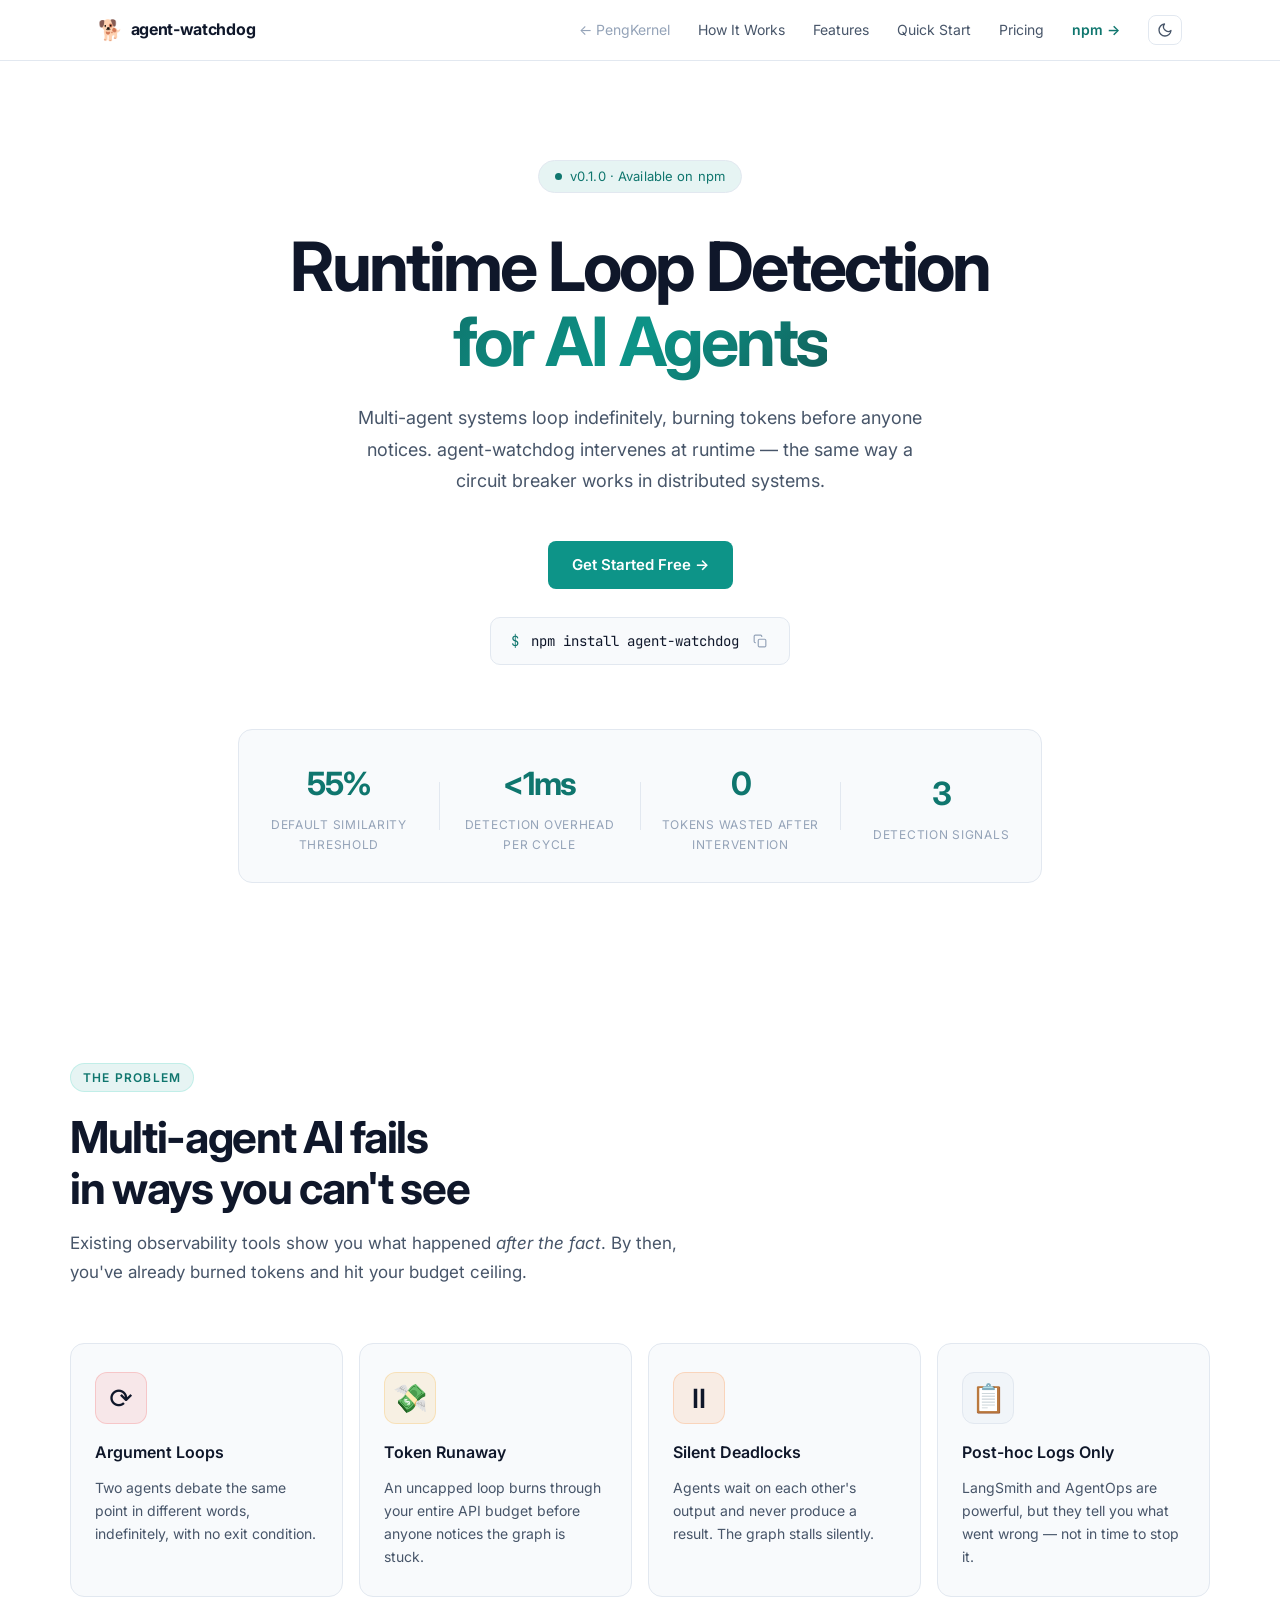
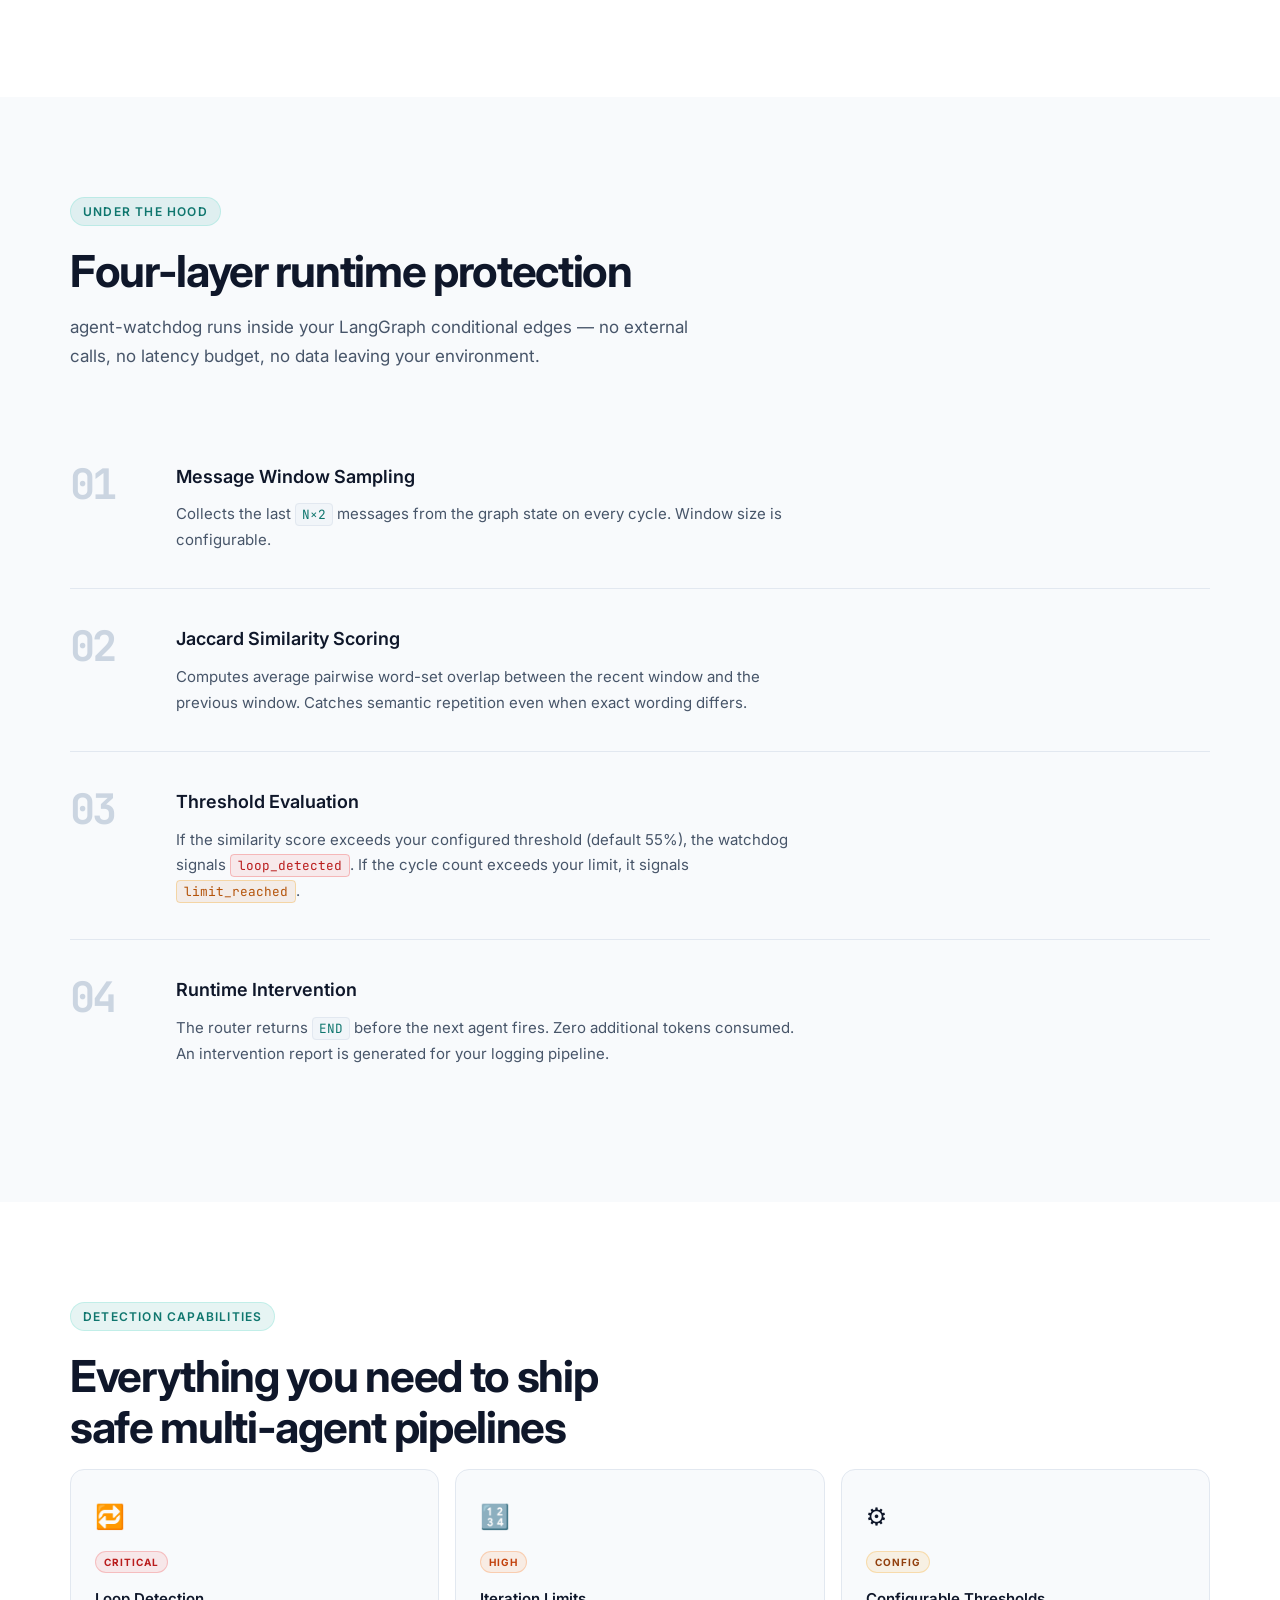
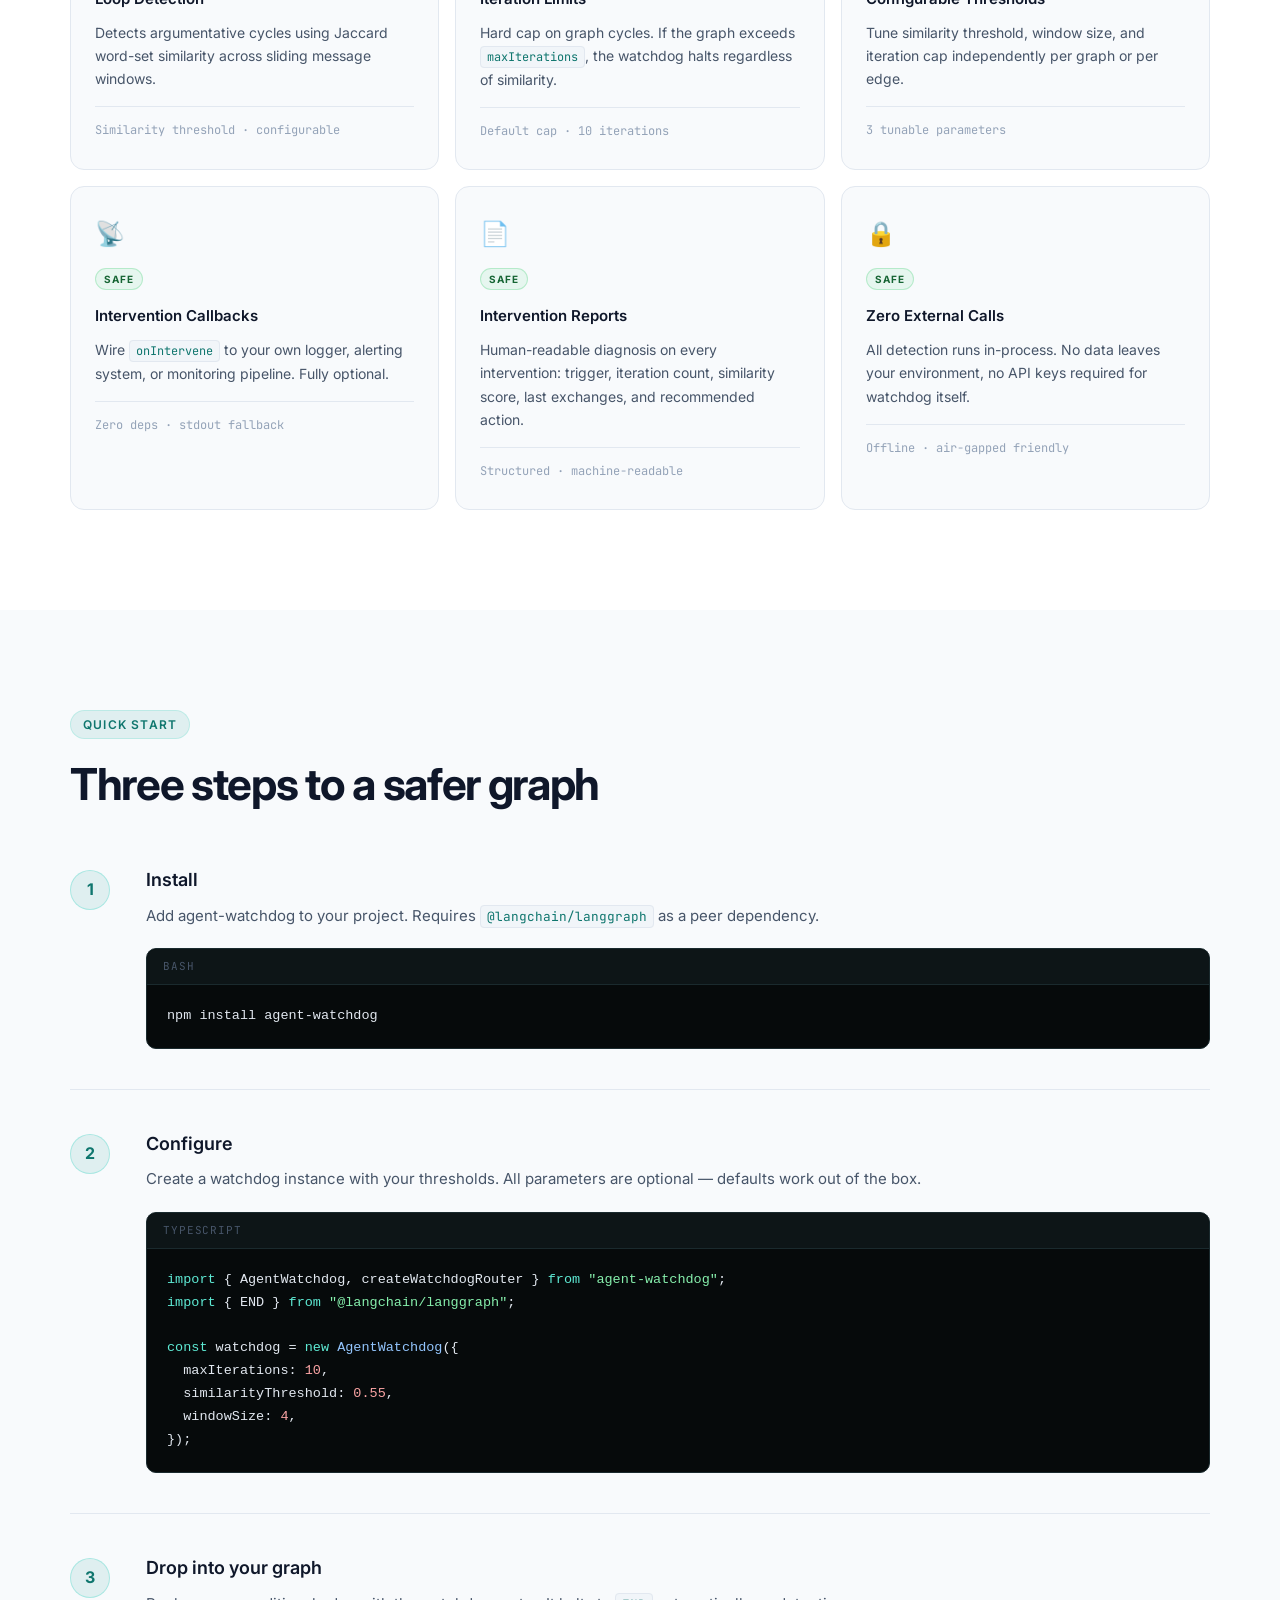
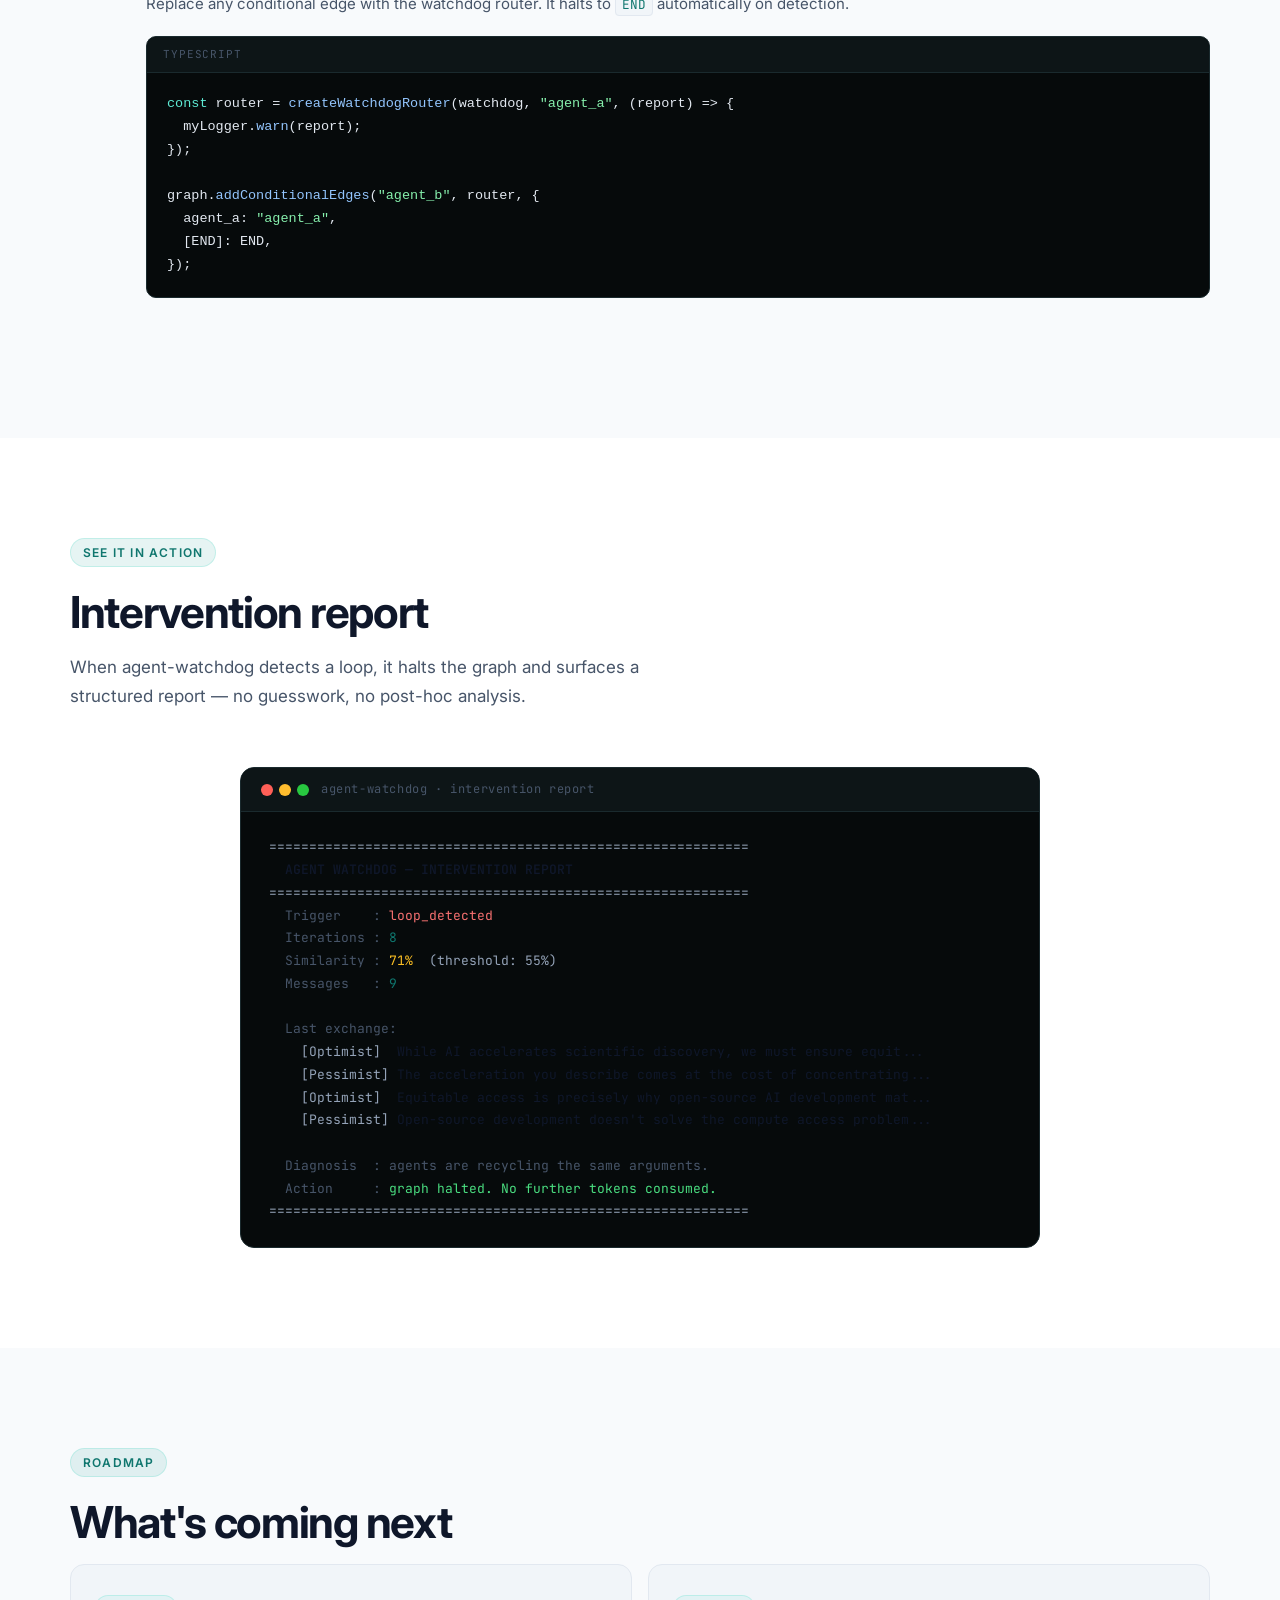
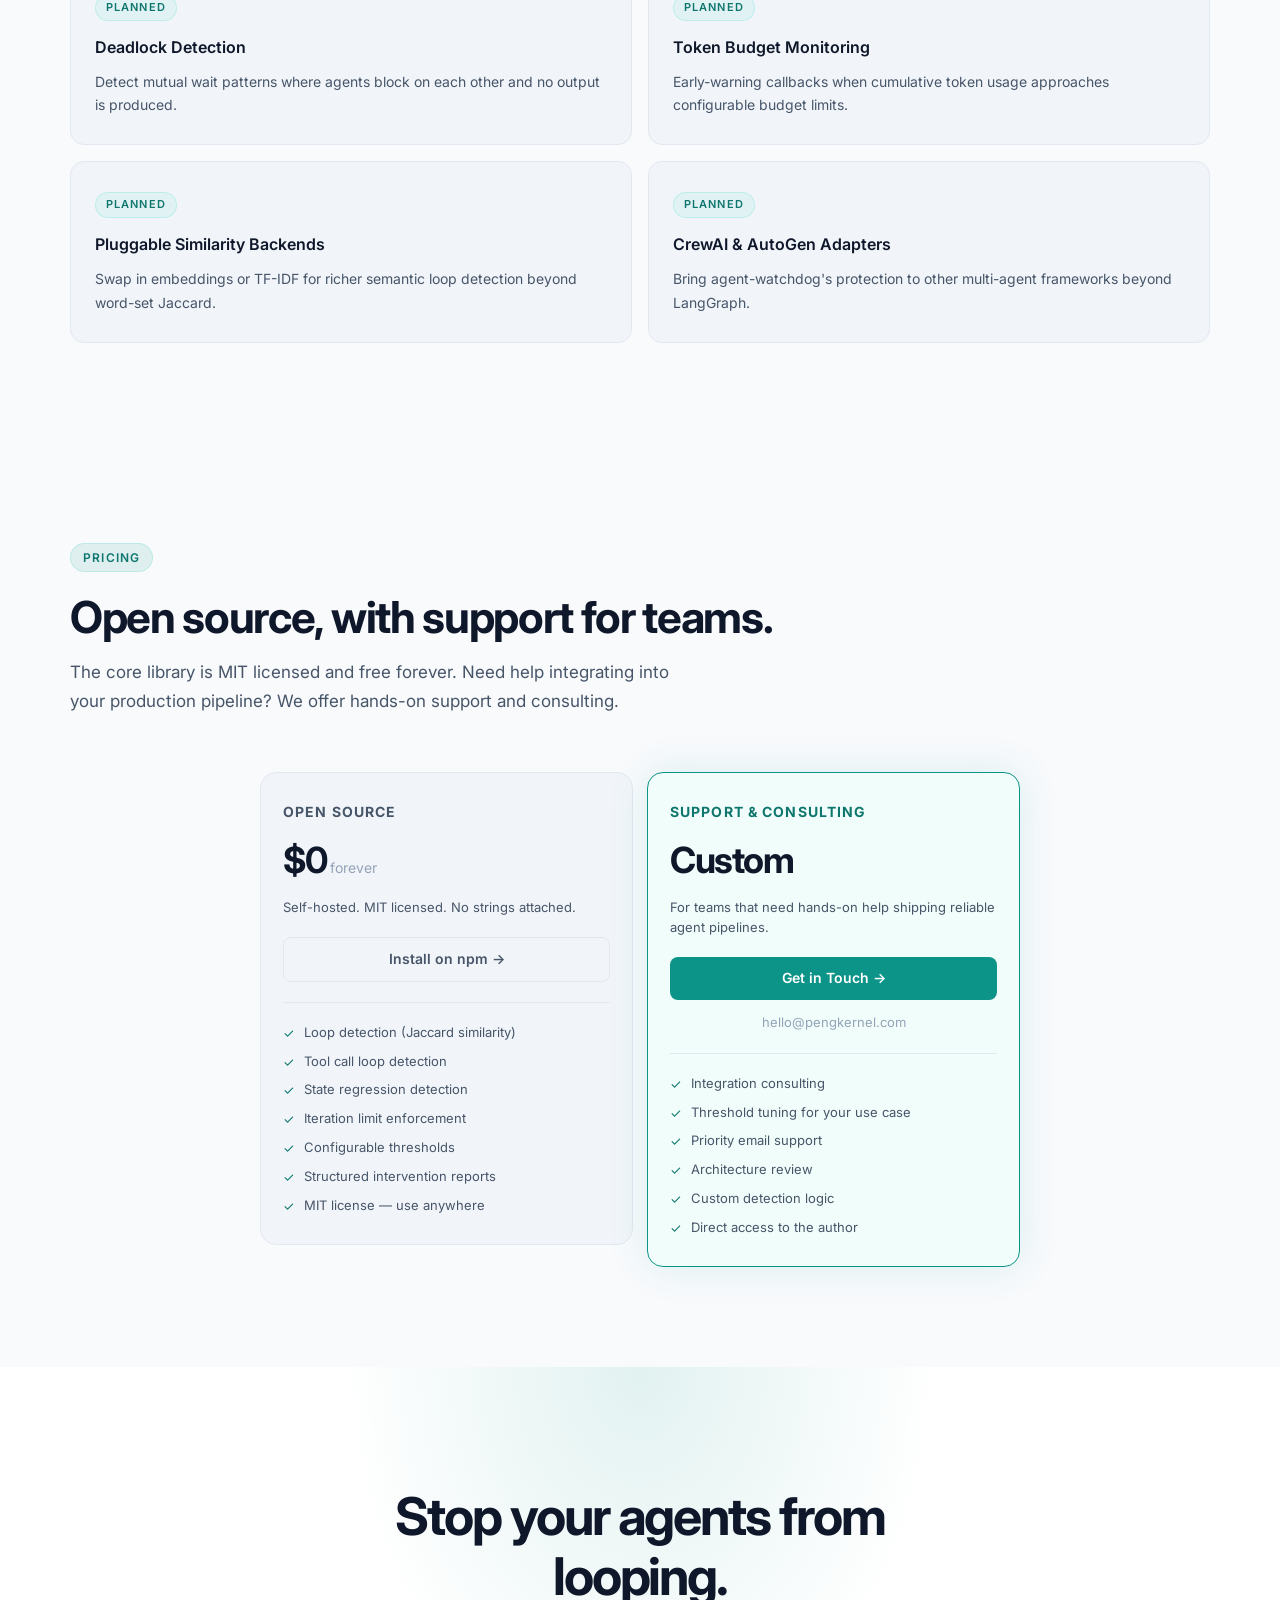
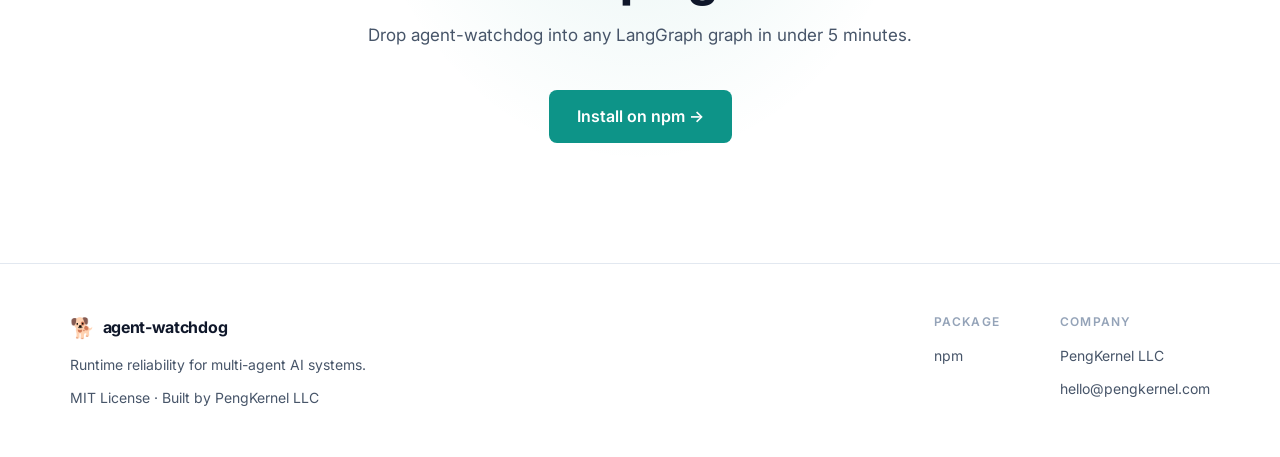
==== products/agent-watchdog/index.html @ d83a90a5 "initial release: PengKernel company website" ====
<!DOCTYPE html>
<html lang="en">
<head>
  <meta charset="UTF-8" />
  <meta name="viewport" content="width=device-width, initial-scale=1.0" />
  <title>agent-watchdog — Runtime Loop Detection for AI Agents</title>
  <meta name="description" content="Runtime loop and deadlock detection for LangGraph multi-agent systems. Detect argument loops, prevent token runaway, and ship AI pipelines that don't burn your budget." />
  <link rel="preconnect" href="https://fonts.googleapis.com" />
  <link rel="preconnect" href="https://fonts.gstatic.com" crossorigin />
  <link href="https://fonts.googleapis.com/css2?family=Inter:wght@400;500;600;700&family=JetBrains+Mono:wght@400;500&display=swap" rel="stylesheet" />
  <link rel="stylesheet" href="../../styles.css" />
  <script>
    (function() {
      if (localStorage.getItem('theme') === 'dark') {
        document.documentElement.setAttribute('data-theme', 'dark');
      }
    })();
  </script>
</head>
<body>

  <!-- NAV -->
  <nav>
    <div class="nav-inner">
      <a href="../../" class="logo">
        <span class="logo-icon">🐕</span>
        agent-watchdog
      </a>
      <div class="nav-links">
        <a href="../../" class="back-link">← PengKernel</a>
        <a href="#how-it-works">How It Works</a>
        <a href="#features">Features</a>
        <a href="#install">Quick Start</a>
        <a href="#pricing">Pricing</a>
        <a href="https://www.npmjs.com/package/agent-watchdog" target="_blank" class="nav-cta">npm →</a>
        <button class="theme-toggle" onclick="toggleTheme()" title="Toggle theme" aria-label="Toggle theme">
          <svg class="icon-moon" width="16" height="16" viewBox="0 0 24 24" fill="none" stroke="currentColor" stroke-width="2" stroke-linecap="round" stroke-linejoin="round"><path d="M21 12.79A9 9 0 1 1 11.21 3 7 7 0 0 0 21 12.79z"/></svg>
          <svg class="icon-sun" width="16" height="16" viewBox="0 0 24 24" fill="none" stroke="currentColor" stroke-width="2" stroke-linecap="round" stroke-linejoin="round"><circle cx="12" cy="12" r="5"/><line x1="12" y1="1" x2="12" y2="3"/><line x1="12" y1="21" x2="12" y2="23"/><line x1="4.22" y1="4.22" x2="5.64" y2="5.64"/><line x1="18.36" y1="18.36" x2="19.78" y2="19.78"/><line x1="1" y1="12" x2="3" y2="12"/><line x1="21" y1="12" x2="23" y2="12"/><line x1="4.22" y1="19.78" x2="5.64" y2="18.36"/><line x1="18.36" y1="5.64" x2="19.78" y2="4.22"/></svg>
        </button>
      </div>
    </div>
  </nav>

  <!-- HERO -->
  <section class="hero">
    <div class="badge">
      <span class="badge-dot"></span>
      v0.1.0 · Available on npm
    </div>
    <h1>Runtime Loop Detection<br /><span class="gradient-text">for AI Agents</span></h1>
    <p class="hero-sub">
      Multi-agent systems loop indefinitely, burning tokens before anyone notices.
      agent-watchdog intervenes at runtime — the same way a circuit breaker works
      in distributed systems.
    </p>
    <div class="hero-actions">
      <a href="https://www.npmjs.com/package/agent-watchdog" target="_blank" class="btn-primary">
        Get Started Free →
      </a>
    </div>
    <div class="install-box">
      <span class="install-prompt">$</span>
      <span class="install-cmd">npm install agent-watchdog</span>
      <button class="copy-btn" onclick="copyInstall(this)" title="Copy">
        <svg width="14" height="14" viewBox="0 0 24 24" fill="none" stroke="currentColor" stroke-width="2"><rect x="9" y="9" width="13" height="13" rx="2"/><path d="M5 15H4a2 2 0 0 1-2-2V4a2 2 0 0 1 2-2h9a2 2 0 0 1 2 2v1"/></svg>
      </button>
    </div>

    <!-- METRICS -->
    <div class="metrics">
      <div class="metric">
        <span class="metric-value">55%</span>
        <span class="metric-label">Default similarity threshold</span>
      </div>
      <div class="metric-divider"></div>
      <div class="metric">
        <span class="metric-value">&lt;1ms</span>
        <span class="metric-label">Detection overhead per cycle</span>
      </div>
      <div class="metric-divider"></div>
      <div class="metric">
        <span class="metric-value">0</span>
        <span class="metric-label">Tokens wasted after intervention</span>
      </div>
      <div class="metric-divider"></div>
      <div class="metric">
        <span class="metric-value">3</span>
        <span class="metric-label">Detection signals</span>
      </div>
    </div>
  </section>

  <!-- PROBLEM -->
  <section class="section problem" id="problem">
    <div class="section-inner">
      <div class="section-label">The Problem</div>
      <h2>Multi-agent AI fails<br />in ways you can't see</h2>
      <p class="section-sub">
        Existing observability tools show you what happened <em>after the fact</em>.
        By then, you've already burned tokens and hit your budget ceiling.
      </p>
      <div class="cards-4">
        <div class="card">
          <div class="card-icon danger">⟳</div>
          <h3>Argument Loops</h3>
          <p>Two agents debate the same point in different words, indefinitely, with no exit condition.</p>
        </div>
        <div class="card">
          <div class="card-icon warning">💸</div>
          <h3>Token Runaway</h3>
          <p>An uncapped loop burns through your entire API budget before anyone notices the graph is stuck.</p>
        </div>
        <div class="card">
          <div class="card-icon caution">⏸</div>
          <h3>Silent Deadlocks</h3>
          <p>Agents wait on each other's output and never produce a result. The graph stalls silently.</p>
        </div>
        <div class="card">
          <div class="card-icon muted">📋</div>
          <h3>Post-hoc Logs Only</h3>
          <p>LangSmith and AgentOps are powerful, but they tell you what went wrong — not in time to stop it.</p>
        </div>
      </div>
    </div>
  </section>

  <!-- HOW IT WORKS -->
  <section class="section how-it-works" id="how-it-works">
    <div class="section-inner">
      <div class="section-label">Under the Hood</div>
      <h2>Four-layer runtime protection</h2>
      <p class="section-sub">
        agent-watchdog runs inside your LangGraph conditional edges — no external calls,
        no latency budget, no data leaving your environment.
      </p>
      <div class="layers">
        <div class="layer">
          <div class="layer-num">01</div>
          <div class="layer-body">
            <h4>Message Window Sampling</h4>
            <p>Collects the last <code>N×2</code> messages from the graph state on every cycle. Window size is configurable.</p>
          </div>
        </div>
        <div class="layer">
          <div class="layer-num">02</div>
          <div class="layer-body">
            <h4>Jaccard Similarity Scoring</h4>
            <p>Computes average pairwise word-set overlap between the recent window and the previous window. Catches semantic repetition even when exact wording differs.</p>
          </div>
        </div>
        <div class="layer">
          <div class="layer-num">03</div>
          <div class="layer-body">
            <h4>Threshold Evaluation</h4>
            <p>If the similarity score exceeds your configured threshold (default 55%), the watchdog signals <code class="signal loop">loop_detected</code>. If the cycle count exceeds your limit, it signals <code class="signal limit">limit_reached</code>.</p>
          </div>
        </div>
        <div class="layer">
          <div class="layer-num">04</div>
          <div class="layer-body">
            <h4>Runtime Intervention</h4>
            <p>The router returns <code>END</code> before the next agent fires. Zero additional tokens consumed. An intervention report is generated for your logging pipeline.</p>
          </div>
        </div>
      </div>
    </div>
  </section>

  <!-- FEATURES -->
  <section class="section features" id="features">
    <div class="section-inner">
      <div class="section-label">Detection Capabilities</div>
      <h2>Everything you need to ship<br />safe multi-agent pipelines</h2>
      <div class="feat-grid">
        <div class="feat-card">
          <div class="feat-icon">🔁</div>
          <div class="feat-tag tag-red">CRITICAL</div>
          <h4>Loop Detection</h4>
          <p>Detects argumentative cycles using Jaccard word-set similarity across sliding message windows.</p>
          <div class="feat-stat">Similarity threshold · configurable</div>
        </div>
        <div class="feat-card">
          <div class="feat-icon">🔢</div>
          <div class="feat-tag tag-orange">HIGH</div>
          <h4>Iteration Limits</h4>
          <p>Hard cap on graph cycles. If the graph exceeds <code>maxIterations</code>, the watchdog halts regardless of similarity.</p>
          <div class="feat-stat">Default cap · 10 iterations</div>
        </div>
        <div class="feat-card">
          <div class="feat-icon">⚙️</div>
          <div class="feat-tag tag-yellow">CONFIG</div>
          <h4>Configurable Thresholds</h4>
          <p>Tune similarity threshold, window size, and iteration cap independently per graph or per edge.</p>
          <div class="feat-stat">3 tunable parameters</div>
        </div>
        <div class="feat-card">
          <div class="feat-icon">📡</div>
          <div class="feat-tag tag-green">SAFE</div>
          <h4>Intervention Callbacks</h4>
          <p>Wire <code>onIntervene</code> to your own logger, alerting system, or monitoring pipeline. Fully optional.</p>
          <div class="feat-stat">Zero deps · stdout fallback</div>
        </div>
        <div class="feat-card">
          <div class="feat-icon">📄</div>
          <div class="feat-tag tag-green">SAFE</div>
          <h4>Intervention Reports</h4>
          <p>Human-readable diagnosis on every intervention: trigger, iteration count, similarity score, last exchanges, and recommended action.</p>
          <div class="feat-stat">Structured · machine-readable</div>
        </div>
        <div class="feat-card">
          <div class="feat-icon">🔒</div>
          <div class="feat-tag tag-green">SAFE</div>
          <h4>Zero External Calls</h4>
          <p>All detection runs in-process. No data leaves your environment, no API keys required for watchdog itself.</p>
          <div class="feat-stat">Offline · air-gapped friendly</div>
        </div>
      </div>
    </div>
  </section>

  <!-- QUICK START -->
  <section class="section install-section" id="install">
    <div class="section-inner">
      <div class="section-label">Quick Start</div>
      <h2>Three steps to a safer graph</h2>
      <div class="steps">
        <div class="step">
          <div class="step-num">1</div>
          <div class="step-body">
            <h4>Install</h4>
            <p>Add agent-watchdog to your project. Requires <code>@langchain/langgraph</code> as a peer dependency.</p>
            <div class="code-block">
              <div class="code-header"><span class="code-lang">bash</span></div>
              <pre>npm install agent-watchdog</pre>
            </div>
          </div>
        </div>
        <div class="step">
          <div class="step-num">2</div>
          <div class="step-body">
            <h4>Configure</h4>
            <p>Create a watchdog instance with your thresholds. All parameters are optional — defaults work out of the box.</p>
            <div class="code-block">
              <div class="code-header"><span class="code-lang">typescript</span></div>
              <pre><span class="kw">import</span> { AgentWatchdog, createWatchdogRouter } <span class="kw">from</span> <span class="str">"agent-watchdog"</span>;
<span class="kw">import</span> { END } <span class="kw">from</span> <span class="str">"@langchain/langgraph"</span>;

<span class="kw">const</span> watchdog = <span class="kw">new</span> <span class="fn">AgentWatchdog</span>({
  maxIterations: <span class="num">10</span>,
  similarityThreshold: <span class="num">0.55</span>,
  windowSize: <span class="num">4</span>,
});</pre>
            </div>
          </div>
        </div>
        <div class="step">
          <div class="step-num">3</div>
          <div class="step-body">
            <h4>Drop into your graph</h4>
            <p>Replace any conditional edge with the watchdog router. It halts to <code>END</code> automatically on detection.</p>
            <div class="code-block">
              <div class="code-header"><span class="code-lang">typescript</span></div>
              <pre><span class="kw">const</span> router = <span class="fn">createWatchdogRouter</span>(watchdog, <span class="str">"agent_a"</span>, (report) => {
  myLogger.<span class="fn">warn</span>(report);
});

graph.<span class="fn">addConditionalEdges</span>(<span class="str">"agent_b"</span>, router, {
  agent_a: <span class="str">"agent_a"</span>,
  [END]: END,
});</pre>
            </div>
          </div>
        </div>
      </div>
    </div>
  </section>

  <!-- DEMO -->
  <section class="section demo-section" id="demo">
    <div class="section-inner">
      <div class="section-label">See It in Action</div>
      <h2>Intervention report</h2>
      <p class="section-sub">
        When agent-watchdog detects a loop, it halts the graph and surfaces a
        structured report — no guesswork, no post-hoc analysis.
      </p>
      <div class="terminal">
        <div class="terminal-header">
          <div class="terminal-dots">
            <span class="dot red"></span>
            <span class="dot yellow"></span>
            <span class="dot green"></span>
          </div>
          <span class="terminal-title">agent-watchdog · intervention report</span>
        </div>
        <div class="terminal-body">
          <pre><span class="t-dim">============================================================</span>
<span class="t-bright">  AGENT WATCHDOG — INTERVENTION REPORT</span>
<span class="t-dim">============================================================</span>
  <span class="t-label">Trigger    :</span> <span class="t-danger">loop_detected</span>
  <span class="t-label">Iterations :</span> <span class="t-value">8</span>
  <span class="t-label">Similarity :</span> <span class="t-warn">71%</span>  <span class="t-dim">(threshold: 55%)</span>
  <span class="t-label">Messages   :</span> <span class="t-value">9</span>

  <span class="t-label">Last exchange:</span>
    <span class="t-dim">[Optimist]</span>  While AI accelerates scientific discovery, we must ensure equit...
    <span class="t-dim">[Pessimist]</span> The acceleration you describe comes at the cost of concentrating...
    <span class="t-dim">[Optimist]</span>  Equitable access is precisely why open-source AI development mat...
    <span class="t-dim">[Pessimist]</span> Open-source development doesn't solve the compute access problem...

  <span class="t-label">Diagnosis  :</span> <span class="t-muted">agents are recycling the same arguments.</span>
  <span class="t-label">Action     :</span> <span class="t-green">graph halted. No further tokens consumed.</span>
<span class="t-dim">============================================================</span></pre>
        </div>
      </div>
    </div>
  </section>

  <!-- ROADMAP -->
  <section class="section roadmap-section" id="roadmap">
    <div class="section-inner">
      <div class="section-label">Roadmap</div>
      <h2>What's coming next</h2>
      <div class="roadmap-grid">
        <div class="roadmap-item planned">
          <div class="roadmap-status">Planned</div>
          <h4>Deadlock Detection</h4>
          <p>Detect mutual wait patterns where agents block on each other and no output is produced.</p>
        </div>
        <div class="roadmap-item planned">
          <div class="roadmap-status">Planned</div>
          <h4>Token Budget Monitoring</h4>
          <p>Early-warning callbacks when cumulative token usage approaches configurable budget limits.</p>
        </div>
        <div class="roadmap-item planned">
          <div class="roadmap-status">Planned</div>
          <h4>Pluggable Similarity Backends</h4>
          <p>Swap in embeddings or TF-IDF for richer semantic loop detection beyond word-set Jaccard.</p>
        </div>
        <div class="roadmap-item planned">
          <div class="roadmap-status">Planned</div>
          <h4>CrewAI &amp; AutoGen Adapters</h4>
          <p>Bring agent-watchdog's protection to other multi-agent frameworks beyond LangGraph.</p>
        </div>
      </div>
    </div>
  </section>

  <!-- PRICING -->
  <section class="section pricing-section" id="pricing">
    <div class="section-inner">
      <div class="section-label">Pricing</div>
      <h2>Open source, with support for teams.</h2>
      <p class="section-sub">
        The core library is MIT licensed and free forever.
        Need help integrating into your production pipeline? We offer hands-on support and consulting.
      </p>
      <div class="pricing-grid pricing-grid-two">

        <!-- FREE -->
        <div class="plan">
          <div class="plan-header">
            <div class="plan-name">Open Source</div>
            <div class="plan-price"><span class="plan-amount">$0</span><span class="plan-period">forever</span></div>
            <p class="plan-desc">Self-hosted. MIT licensed. No strings attached.</p>
          </div>
          <a href="https://www.npmjs.com/package/agent-watchdog" target="_blank" class="plan-btn plan-btn-outline">Install on npm →</a>
          <ul class="plan-features">
            <li><span class="check">✓</span> Loop detection (Jaccard similarity)</li>
            <li><span class="check">✓</span> Tool call loop detection</li>
            <li><span class="check">✓</span> State regression detection</li>
            <li><span class="check">✓</span> Iteration limit enforcement</li>
            <li><span class="check">✓</span> Configurable thresholds</li>
            <li><span class="check">✓</span> Structured intervention reports</li>
            <li><span class="check">✓</span> MIT license — use anywhere</li>
          </ul>
        </div>

        <!-- SUPPORT -->
        <div class="plan plan-featured">
          <div class="plan-header">
            <div class="plan-name">Support &amp; Consulting</div>
            <div class="plan-price"><span class="plan-amount">Custom</span></div>
            <p class="plan-desc">For teams that need hands-on help shipping reliable agent pipelines.</p>
          </div>
          <a href="mailto:hello@pengkernel.com?subject=agent-watchdog Support" class="plan-btn plan-btn-primary">Get in Touch →</a>
          <p class="plan-contact">hello@pengkernel.com</p>
          <ul class="plan-features">
            <li><span class="check">✓</span> Integration consulting</li>
            <li><span class="check">✓</span> Threshold tuning for your use case</li>
            <li><span class="check">✓</span> Priority email support</li>
            <li><span class="check">✓</span> Architecture review</li>
            <li><span class="check">✓</span> Custom detection logic</li>
            <li><span class="check">✓</span> Direct access to the author</li>
          </ul>
        </div>

      </div>
    </div>
  </section>

  <!-- CTA -->
  <section class="section cta-section">
    <div class="section-inner cta-inner">
      <h2>Stop your agents from looping.</h2>
      <p>Drop agent-watchdog into any LangGraph graph in under 5 minutes.</p>
      <div class="cta-actions">
        <a href="https://www.npmjs.com/package/agent-watchdog" target="_blank" class="btn-primary btn-lg">
          Install on npm →
        </a>
      </div>
    </div>
  </section>

  <!-- FOOTER -->
  <footer>
    <div class="footer-inner">
      <div class="footer-left">
        <span class="logo">
          <span class="logo-icon">🐕</span>
          agent-watchdog
        </span>
        <p>Runtime reliability for multi-agent AI systems.</p>
        <p class="footer-copy">MIT License · Built by PengKernel LLC</p>
      </div>
      <div class="footer-links">
        <div class="footer-col">
          <h5>Package</h5>
          <a href="https://www.npmjs.com/package/agent-watchdog" target="_blank">npm</a>
        </div>
        <div class="footer-col">
          <h5>Company</h5>
          <a href="../../">PengKernel LLC</a>
          <a href="mailto:hello@pengkernel.com">hello@pengkernel.com</a>
        </div>
      </div>
    </div>
  </footer>

  <script>
    function toggleTheme() {
      const html = document.documentElement;
      const isDark = html.getAttribute('data-theme') === 'dark';
      if (isDark) {
        html.removeAttribute('data-theme');
        localStorage.setItem('theme', 'light');
      } else {
        html.setAttribute('data-theme', 'dark');
        localStorage.setItem('theme', 'dark');
      }
    }

    function copyInstall(btn) {
      navigator.clipboard.writeText('npm install agent-watchdog');
      btn.innerHTML = '<svg width="14" height="14" viewBox="0 0 24 24" fill="none" stroke="currentColor" stroke-width="2"><polyline points="20 6 9 17 4 12"/></svg>';
      setTimeout(() => {
        btn.innerHTML = '<svg width="14" height="14" viewBox="0 0 24 24" fill="none" stroke="currentColor" stroke-width="2"><rect x="9" y="9" width="13" height="13" rx="2"/><path d="M5 15H4a2 2 0 0 1-2-2V4a2 2 0 0 1 2-2h9a2 2 0 0 1 2 2v1"/></svg>';
      }, 2000);
    }
  </script>
</body>
</html>
---- styles.css ----
*, *::before, *::after { box-sizing: border-box; margin: 0; padding: 0; }

:root {
  --bg: #ffffff;
  --bg2: #f8fafc;
  --bg3: #f1f5f9;
  --border: #e2e8f0;
  --teal: #0d9488;
  --teal-light: #0f766e;
  --teal-glow: rgba(13, 148, 136, 0.1);
  --teal-glow2: rgba(13, 148, 136, 0.07);
  --text: #0f172a;
  --text-muted: #475569;
  --text-dim: #94a3b8;
  --green: #16a34a;
  --red: #dc2626;
  --orange: #ea580c;
  --yellow: #d97706;
  --nav-bg: rgba(255, 255, 255, 0.88);
  --plan-featured-bg: #f0fdfa;
  --layer-num-color: #cbd5e1;
  --border-hover: var(--teal);
  --gradient-start: #0f766e;
  --gradient-mid: #0d9488;
  --gradient-end: #115e59;
  --signal-danger-bg: rgba(220, 38, 38, 0.08);
  --signal-danger-text: #b91c1c;
  --signal-limit-bg: rgba(180, 83, 9, 0.08);
  --signal-limit-text: #b45309;
  --tag-red-text: #b91c1c;
  --tag-orange-text: #c2410c;
  --tag-yellow-text: #92400e;
  --tag-green-text: #166534;
}

[data-theme="dark"] {
  --bg: #080d0f;
  --bg2: #0d1517;
  --bg3: #111d20;
  --border: #1a2a2e;
  --teal: #0d9488;
  --teal-light: #2dd4bf;
  --teal-glow: rgba(13, 148, 136, 0.15);
  --teal-glow2: rgba(45, 212, 191, 0.08);
  --text: #e2e8f0;
  --text-muted: #94a3b8;
  --text-dim: #475569;
  --green: #22c55e;
  --red: #ef4444;
  --orange: #f97316;
  --yellow: #f59e0b;
  --nav-bg: rgba(8, 13, 15, 0.88);
  --plan-featured-bg: #091618;
  --layer-num-color: #1a2a2e;
  --border-hover: #1e3a3e;
  --gradient-start: #2dd4bf;
  --gradient-mid: #0d9488;
  --gradient-end: #0f766e;
  --signal-danger-bg: rgba(239, 68, 68, 0.12);
  --signal-danger-text: #f87171;
  --signal-limit-bg: rgba(245, 158, 11, 0.12);
  --signal-limit-text: #fbbf24;
  --tag-red-text: #f87171;
  --tag-orange-text: #fb923c;
  --tag-yellow-text: #fbbf24;
  --tag-green-text: #4ade80;
}

html { scroll-behavior: smooth; }

body {
  background: var(--bg);
  color: var(--text);
  font-family: 'Inter', system-ui, sans-serif;
  font-size: 16px;
  line-height: 1.6;
  -webkit-font-smoothing: antialiased;
}

a { color: inherit; text-decoration: none; }
code {
  font-family: 'JetBrains Mono', monospace;
  font-size: 0.85em;
  background: var(--bg3);
  border: 1px solid var(--border);
  padding: 2px 6px;
  border-radius: 4px;
  color: var(--teal-light);
}

/* NAV */
nav {
  position: fixed;
  top: 0; left: 0; right: 0;
  z-index: 100;
  border-bottom: 1px solid var(--border);
  background: var(--nav-bg);
  backdrop-filter: blur(14px);
}
.nav-inner {
  max-width: 1140px;
  margin: 0 auto;
  padding: 0 28px;
  height: 60px;
  display: flex;
  align-items: center;
  justify-content: space-between;
}
.logo {
  display: flex;
  align-items: center;
  gap: 8px;
  font-weight: 700;
  font-size: 16px;
  letter-spacing: -0.02em;
  color: var(--text);
}
.logo-icon { font-size: 20px; }
.nav-links {
  display: flex;
  align-items: center;
  gap: 28px;
  font-size: 14px;
  color: var(--text-muted);
}
.nav-links a:hover { color: var(--text); }
.nav-cta { color: var(--teal-light) !important; font-weight: 600; }
.back-link { color: var(--text-dim) !important; }
.back-link:hover { color: var(--text) !important; }
.theme-toggle {
  background: none;
  border: 1px solid var(--border);
  border-radius: 8px;
  padding: 6px 8px;
  cursor: pointer;
  color: var(--text-muted);
  display: flex;
  align-items: center;
  transition: border-color 0.15s, color 0.15s;
}
.theme-toggle:hover { border-color: var(--teal-light); color: var(--text); }
.icon-sun { display: none; }
.icon-moon { display: block; }
[data-theme="dark"] .icon-sun { display: block; }
[data-theme="dark"] .icon-moon { display: none; }

/* HERO */
.hero {
  max-width: 860px;
  margin: 0 auto;
  padding: 160px 28px 80px;
  text-align: center;
}
.badge {
  display: inline-flex;
  align-items: center;
  gap: 8px;
  padding: 5px 16px;
  border: 1px solid var(--border);
  border-radius: 999px;
  font-size: 13px;
  color: var(--teal-light);
  background: var(--teal-glow);
  margin-bottom: 36px;
  letter-spacing: 0.01em;
}
.badge-dot {
  width: 7px; height: 7px;
  background: var(--teal-light);
  border-radius: 50%;
  animation: pulse 2s ease-in-out infinite;
}
@keyframes pulse {
  0%, 100% { opacity: 1; }
  50% { opacity: 0.4; }
}
.hero h1 {
  font-size: clamp(40px, 6.5vw, 68px);
  font-weight: 700;
  line-height: 1.1;
  letter-spacing: -0.04em;
  margin-bottom: 24px;
}
.gradient-text {
  background: linear-gradient(135deg, var(--gradient-start) 0%, var(--gradient-mid) 50%, var(--gradient-end) 100%);
  -webkit-background-clip: text;
  -webkit-text-fill-color: transparent;
  background-clip: text;
}
.hero-sub {
  font-size: 18px;
  color: var(--text-muted);
  max-width: 600px;
  margin: 0 auto 44px;
  line-height: 1.75;
}
.hero-actions {
  display: flex;
  gap: 14px;
  justify-content: center;
  flex-wrap: wrap;
  margin-bottom: 28px;
}
.btn-primary {
  display: inline-flex;
  align-items: center;
  gap: 8px;
  padding: 12px 24px;
  background: var(--teal);
  color: white;
  border-radius: 8px;
  font-weight: 600;
  font-size: 15px;
  transition: background 0.15s, transform 0.1s;
}
.btn-primary:hover { background: #0f766e; transform: translateY(-1px); }
.btn-secondary {
  display: inline-flex;
  align-items: center;
  padding: 12px 24px;
  border: 1px solid var(--border);
  border-radius: 8px;
  font-weight: 500;
  font-size: 15px;
  color: var(--text-muted);
  transition: border-color 0.15s, color 0.15s;
}
.btn-secondary:hover { border-color: var(--teal-light); color: var(--text); }
.btn-lg { padding: 14px 28px; font-size: 16px; }
.install-box {
  display: inline-flex;
  align-items: center;
  gap: 12px;
  padding: 12px 20px;
  background: var(--bg2);
  border: 1px solid var(--border);
  border-radius: 10px;
  font-family: 'JetBrains Mono', monospace;
  font-size: 14px;
  margin-bottom: 64px;
}
.install-prompt { color: var(--teal-light); }
.install-cmd { color: var(--text); }
.copy-btn {
  background: none;
  border: none;
  cursor: pointer;
  color: var(--text-dim);
  padding: 2px;
  display: flex;
  align-items: center;
  transition: color 0.15s;
}
.copy-btn:hover { color: var(--teal-light); }

/* METRICS */
.metrics {
  display: flex;
  align-items: center;
  justify-content: center;
  gap: 0;
  background: var(--bg2);
  border: 1px solid var(--border);
  border-radius: 14px;
  padding: 28px 0;
  flex-wrap: wrap;
}
.metric {
  display: flex;
  flex-direction: column;
  align-items: center;
  gap: 6px;
  flex: 1;
  padding: 0 20px;
}
.metric-value {
  font-size: 32px;
  font-weight: 700;
  color: var(--teal-light);
  letter-spacing: -0.04em;
  font-family: 'Inter', sans-serif;
}
.metric-label {
  font-size: 12px;
  color: var(--text-dim);
  text-transform: uppercase;
  letter-spacing: 0.06em;
}
.metric-divider {
  width: 1px;
  height: 48px;
  background: var(--border);
}

/* SECTIONS */
.section { padding: 100px 28px; }
.section-inner { max-width: 1140px; margin: 0 auto; }
.section-label {
  display: inline-block;
  font-size: 12px;
  font-weight: 600;
  text-transform: uppercase;
  letter-spacing: 0.1em;
  color: var(--teal-light);
  background: var(--teal-glow);
  border: 1px solid rgba(45, 212, 191, 0.2);
  padding: 4px 12px;
  border-radius: 999px;
  margin-bottom: 20px;
}
.section h2 {
  font-size: clamp(28px, 4vw, 44px);
  font-weight: 700;
  letter-spacing: -0.03em;
  line-height: 1.15;
  margin-bottom: 16px;
}
.section-sub {
  font-size: 17px;
  color: var(--text-muted);
  max-width: 620px;
  line-height: 1.7;
  margin-bottom: 56px;
}

/* PROBLEM */
.problem { background: var(--bg); }
.cards-4 {
  display: grid;
  grid-template-columns: repeat(4, 1fr);
  gap: 16px;
}
.card {
  background: var(--bg2);
  border: 1px solid var(--border);
  border-radius: 14px;
  padding: 28px 24px;
  transition: border-color 0.2s;
}
.card:hover { border-color: var(--teal); }
.card-icon {
  font-size: 28px;
  margin-bottom: 16px;
  width: 52px;
  height: 52px;
  border-radius: 12px;
  display: flex;
  align-items: center;
  justify-content: center;
}
.card-icon.danger { background: rgba(239, 68, 68, 0.1); border: 1px solid rgba(239, 68, 68, 0.2); }
.card-icon.warning { background: rgba(245, 158, 11, 0.1); border: 1px solid rgba(245, 158, 11, 0.2); }
.card-icon.caution { background: rgba(249, 115, 22, 0.1); border: 1px solid rgba(249, 115, 22, 0.2); }
.card-icon.muted { background: var(--bg3); border: 1px solid var(--border); }
.card h3 { font-size: 16px; font-weight: 600; margin-bottom: 10px; }
.card p { font-size: 14px; color: var(--text-muted); line-height: 1.65; }

/* HOW IT WORKS */
.how-it-works { background: var(--bg2); }
.layers { display: flex; flex-direction: column; gap: 0; }
.layer {
  display: flex;
  gap: 36px;
  align-items: flex-start;
  padding: 36px 0;
  border-bottom: 1px solid var(--border);
}
.layer:last-child { border-bottom: none; }
.layer-num {
  font-size: 42px;
  font-weight: 700;
  color: var(--layer-num-color);
  letter-spacing: -0.06em;
  min-width: 70px;
  line-height: 1;
  font-family: 'JetBrains Mono', monospace;
  transition: color 0.2s;
}
.layer:hover .layer-num { color: var(--teal); }
.layer-body h4 { font-size: 18px; font-weight: 600; margin-bottom: 10px; }
.layer-body p { font-size: 15px; color: var(--text-muted); line-height: 1.7; max-width: 640px; }
.signal {
  font-family: 'JetBrains Mono', monospace;
  font-size: 0.85em;
  padding: 2px 7px;
  border-radius: 4px;
}
.signal.loop { background: var(--signal-danger-bg); color: var(--signal-danger-text); border: 1px solid rgba(239, 68, 68, 0.3); }
.signal.limit { background: var(--signal-limit-bg); color: var(--signal-limit-text); border: 1px solid rgba(245, 158, 11, 0.3); }

/* FEATURES */
.features { background: var(--bg); }
.feat-grid {
  display: grid;
  grid-template-columns: repeat(3, 1fr);
  gap: 16px;
}
.feat-card {
  background: var(--bg2);
  border: 1px solid var(--border);
  border-radius: 14px;
  padding: 28px 24px;
  position: relative;
  transition: border-color 0.2s, box-shadow 0.2s;
}
.feat-card:hover {
  border-color: var(--teal);
  box-shadow: 0 0 28px var(--teal-glow2);
}
.feat-icon { font-size: 24px; margin-bottom: 12px; }
.feat-tag {
  display: inline-block;
  font-size: 10px;
  font-weight: 700;
  letter-spacing: 0.1em;
  padding: 2px 8px;
  border-radius: 999px;
  margin-bottom: 14px;
}
.tag-red { background: rgba(239,68,68,0.1); color: var(--tag-red-text); border: 1px solid rgba(239,68,68,0.25); }
.tag-orange { background: rgba(249,115,22,0.1); color: var(--tag-orange-text); border: 1px solid rgba(249,115,22,0.25); }
.tag-yellow { background: rgba(245,158,11,0.1); color: var(--tag-yellow-text); border: 1px solid rgba(245,158,11,0.25); }
.tag-green { background: rgba(34,197,94,0.08); color: var(--tag-green-text); border: 1px solid rgba(34,197,94,0.25); }
.feat-card h4 { font-size: 15px; font-weight: 600; margin-bottom: 10px; }
.feat-card p { font-size: 14px; color: var(--text-muted); line-height: 1.65; margin-bottom: 16px; }
.feat-stat {
  font-size: 12px;
  font-family: 'JetBrains Mono', monospace;
  color: var(--text-dim);
  padding-top: 14px;
  border-top: 1px solid var(--border);
}

/* INSTALL SECTION */
.install-section { background: var(--bg2); }
.steps { display: flex; flex-direction: column; gap: 0; }
.step {
  display: flex;
  gap: 36px;
  align-items: flex-start;
  padding: 40px 0;
  border-bottom: 1px solid var(--border);
}
.step:last-child { border-bottom: none; }
.step-num {
  width: 40px;
  height: 40px;
  border-radius: 50%;
  background: var(--teal-glow);
  border: 1px solid rgba(45, 212, 191, 0.3);
  color: var(--teal-light);
  font-weight: 700;
  font-size: 16px;
  display: flex;
  align-items: center;
  justify-content: center;
  flex-shrink: 0;
  margin-top: 4px;
}
.step-body { flex: 1; }
.step-body h4 { font-size: 18px; font-weight: 600; margin-bottom: 8px; }
.step-body p { font-size: 15px; color: var(--text-muted); margin-bottom: 20px; line-height: 1.7; }
.code-block {
  background: #060a0b;
  border: 1px solid #1a2a2e;
  border-radius: 10px;
  overflow: hidden;
  font-family: 'JetBrains Mono', monospace;
  font-size: 13.5px;
  line-height: 1.7;
}
.code-header {
  padding: 8px 16px;
  background: #0d1517;
  border-bottom: 1px solid #1a2a2e;
  display: flex;
  align-items: center;
  gap: 8px;
}
.code-lang {
  font-size: 11px;
  color: #475569;
  text-transform: uppercase;
  letter-spacing: 0.08em;
}
.code-block pre { padding: 20px 20px; overflow-x: auto; color: #e2e8f0; }
.kw { color: #5eead4; }
.fn { color: #93c5fd; }
.str { color: #86efac; }
.num { color: #fca5a5; }

/* DEMO SECTION */
.demo-section { background: var(--bg); }
.terminal {
  background: #060a0b;
  border: 1px solid #1a2a2e;
  border-radius: 14px;
  overflow: hidden;
  max-width: 800px;
  margin: 0 auto;
}
.terminal-header {
  padding: 12px 20px;
  background: #0d1517;
  border-bottom: 1px solid #1a2a2e;
  display: flex;
  align-items: center;
  gap: 12px;
}
.terminal-dots { display: flex; gap: 6px; }
.dot {
  width: 12px; height: 12px;
  border-radius: 50%;
}
.dot.red { background: #ff5f57; }
.dot.yellow { background: #ffbd2e; }
.dot.green { background: #28c840; }
.terminal-title {
  font-size: 12px;
  color: #475569;
  font-family: 'JetBrains Mono', monospace;
  letter-spacing: 0.05em;
}
.terminal-body {
  padding: 24px 28px;
  overflow-x: auto;
}
.terminal-body pre {
  font-family: 'JetBrains Mono', monospace;
  font-size: 13px;
  line-height: 1.75;
  white-space: pre;
}
.t-dim { color: var(--text-dim); }
.t-bright { color: var(--text); font-weight: 600; }
.t-label { color: var(--text-muted); }
.t-value { color: var(--teal-light); }
.t-danger { color: #f87171; }
.t-warn { color: #fbbf24; }
.t-muted { color: var(--text-muted); }
.t-green { color: #4ade80; }

/* ROADMAP */
.roadmap-section { background: var(--bg2); }
.roadmap-grid {
  display: grid;
  grid-template-columns: repeat(2, 1fr);
  gap: 16px;
}
.roadmap-item {
  background: var(--bg3);
  border: 1px solid var(--border);
  border-radius: 14px;
  padding: 28px 24px;
}
.roadmap-status {
  display: inline-block;
  font-size: 11px;
  font-weight: 600;
  letter-spacing: 0.1em;
  text-transform: uppercase;
  padding: 3px 10px;
  border-radius: 999px;
  margin-bottom: 14px;
  background: rgba(45, 212, 191, 0.08);
  border: 1px solid rgba(45, 212, 191, 0.2);
  color: var(--teal-light);
}
.roadmap-item h4 { font-size: 16px; font-weight: 600; margin-bottom: 10px; }
.roadmap-item p { font-size: 14px; color: var(--text-muted); line-height: 1.65; }

/* PRICING */
.pricing-section { background: var(--bg2); }
.pricing-grid {
  display: grid;
  grid-template-columns: repeat(5, 1fr);
  gap: 14px;
  align-items: start;
}
.pricing-grid-two {
  grid-template-columns: repeat(2, 1fr);
  max-width: 760px;
  margin: 0 auto;
}
.plan {
  background: var(--bg3);
  border: 1px solid var(--border);
  border-radius: 16px;
  padding: 28px 22px;
  display: flex;
  flex-direction: column;
  gap: 20px;
  position: relative;
  transition: border-color 0.2s;
}
.plan:hover { border-color: var(--border-hover); }
.plan-featured {
  border-color: var(--teal);
  background: var(--plan-featured-bg);
  box-shadow: 0 0 40px rgba(13, 148, 136, 0.12);
}
.plan-featured:hover { border-color: var(--teal-light); }
.plan-enterprise { border-color: #1e2a3a; }
.plan-popular {
  position: absolute;
  top: -13px;
  left: 50%;
  transform: translateX(-50%);
  background: var(--teal);
  color: white;
  font-size: 11px;
  font-weight: 700;
  letter-spacing: 0.08em;
  text-transform: uppercase;
  padding: 4px 14px;
  border-radius: 999px;
  white-space: nowrap;
}
.plan-header { display: flex; flex-direction: column; gap: 8px; }
.plan-name {
  font-size: 14px;
  font-weight: 700;
  text-transform: uppercase;
  letter-spacing: 0.08em;
  color: var(--text-muted);
}
.plan-featured .plan-name { color: var(--teal-light); }
.plan-price { display: flex; align-items: baseline; gap: 4px; }
.plan-amount {
  font-size: 36px;
  font-weight: 700;
  letter-spacing: -0.04em;
  color: var(--text);
}
.plan-period { font-size: 14px; color: var(--text-dim); }
.plan-desc { font-size: 13px; color: var(--text-muted); line-height: 1.55; }
.plan-contact { font-size: 13px; color: var(--text-dim); text-align: center; margin-top: -8px; }
.plan-btn {
  display: block;
  text-align: center;
  padding: 10px 16px;
  border-radius: 8px;
  font-size: 14px;
  font-weight: 600;
  transition: all 0.15s;
}
.plan-btn-outline {
  border: 1px solid var(--border);
  color: var(--text-muted);
}
.plan-btn-outline:hover { border-color: var(--teal-light); color: var(--text); }
.plan-btn-primary {
  background: var(--teal);
  color: white;
}
.plan-btn-primary:hover { background: #0f766e; transform: translateY(-1px); }
.plan-features {
  list-style: none;
  display: flex;
  flex-direction: column;
  gap: 9px;
  border-top: 1px solid var(--border);
  padding-top: 20px;
}
.plan-features li {
  display: flex;
  align-items: flex-start;
  gap: 9px;
  font-size: 13px;
  color: var(--text-muted);
  line-height: 1.45;
}
.check { color: var(--teal-light); font-size: 13px; flex-shrink: 0; margin-top: 1px; }
.dash { color: var(--text-dim); font-size: 13px; flex-shrink: 0; margin-top: 1px; }
.plan-features li:has(.dash) { color: var(--text-dim); }

/* CTA */
.cta-section {
  background: var(--bg);
  padding: 120px 28px;
  text-align: center;
  position: relative;
  overflow: hidden;
}
.cta-section::before {
  content: '';
  position: absolute;
  top: 0; left: 50%; transform: translateX(-50%);
  width: 600px; height: 400px;
  background: radial-gradient(ellipse at center top, rgba(13, 148, 136, 0.12) 0%, transparent 70%);
  pointer-events: none;
}
.cta-inner { max-width: 640px; margin: 0 auto; position: relative; }
.cta-inner h2 {
  font-size: clamp(30px, 5vw, 52px);
  font-weight: 700;
  letter-spacing: -0.04em;
  margin-bottom: 16px;
}
.cta-inner p {
  font-size: 17px;
  color: var(--text-muted);
  margin-bottom: 40px;
}
.cta-actions {
  display: flex;
  gap: 14px;
  justify-content: center;
  flex-wrap: wrap;
}

/* FOOTER */
footer {
  border-top: 1px solid var(--border);
  padding: 48px 28px;
  background: var(--bg);
}
.footer-inner {
  max-width: 1140px;
  margin: 0 auto;
  display: flex;
  justify-content: space-between;
  align-items: flex-start;
  gap: 40px;
}
.footer-left { display: flex; flex-direction: column; gap: 10px; }
.footer-left p { font-size: 14px; color: var(--text-muted); }
.footer-copy { font-size: 13px; color: var(--text-dim); }
.footer-copy a { color: var(--teal-light); }
.footer-copy a:hover { text-decoration: underline; }
.footer-links { display: flex; gap: 60px; }
.footer-col { display: flex; flex-direction: column; gap: 10px; }
.footer-col h5 {
  font-size: 12px;
  font-weight: 600;
  text-transform: uppercase;
  letter-spacing: 0.1em;
  color: var(--text-dim);
  margin-bottom: 4px;
}
.footer-col a { font-size: 14px; color: var(--text-muted); transition: color 0.15s; }
.footer-col a:hover { color: var(--text); }

/* RESPONSIVE */
@media (max-width: 1100px) {
  .pricing-grid { grid-template-columns: repeat(3, 1fr); }
}
@media (max-width: 900px) {
  .cards-4 { grid-template-columns: repeat(2, 1fr); }
  .feat-grid { grid-template-columns: repeat(2, 1fr); }
  .roadmap-grid { grid-template-columns: 1fr; }
  .pricing-grid { grid-template-columns: repeat(2, 1fr); }
  .metrics { gap: 24px 0; }
  .metric-divider { display: none; }
  .layer { flex-direction: column; gap: 16px; }
  .step { flex-direction: column; gap: 20px; }
}
@media (max-width: 600px) {
  .cards-4 { grid-template-columns: 1fr; }
  .feat-grid { grid-template-columns: 1fr; }
  .pricing-grid { grid-template-columns: 1fr; }
  .footer-inner { flex-direction: column; }
  .footer-links { flex-direction: column; gap: 32px; }
  .nav-links { display: none; }
}
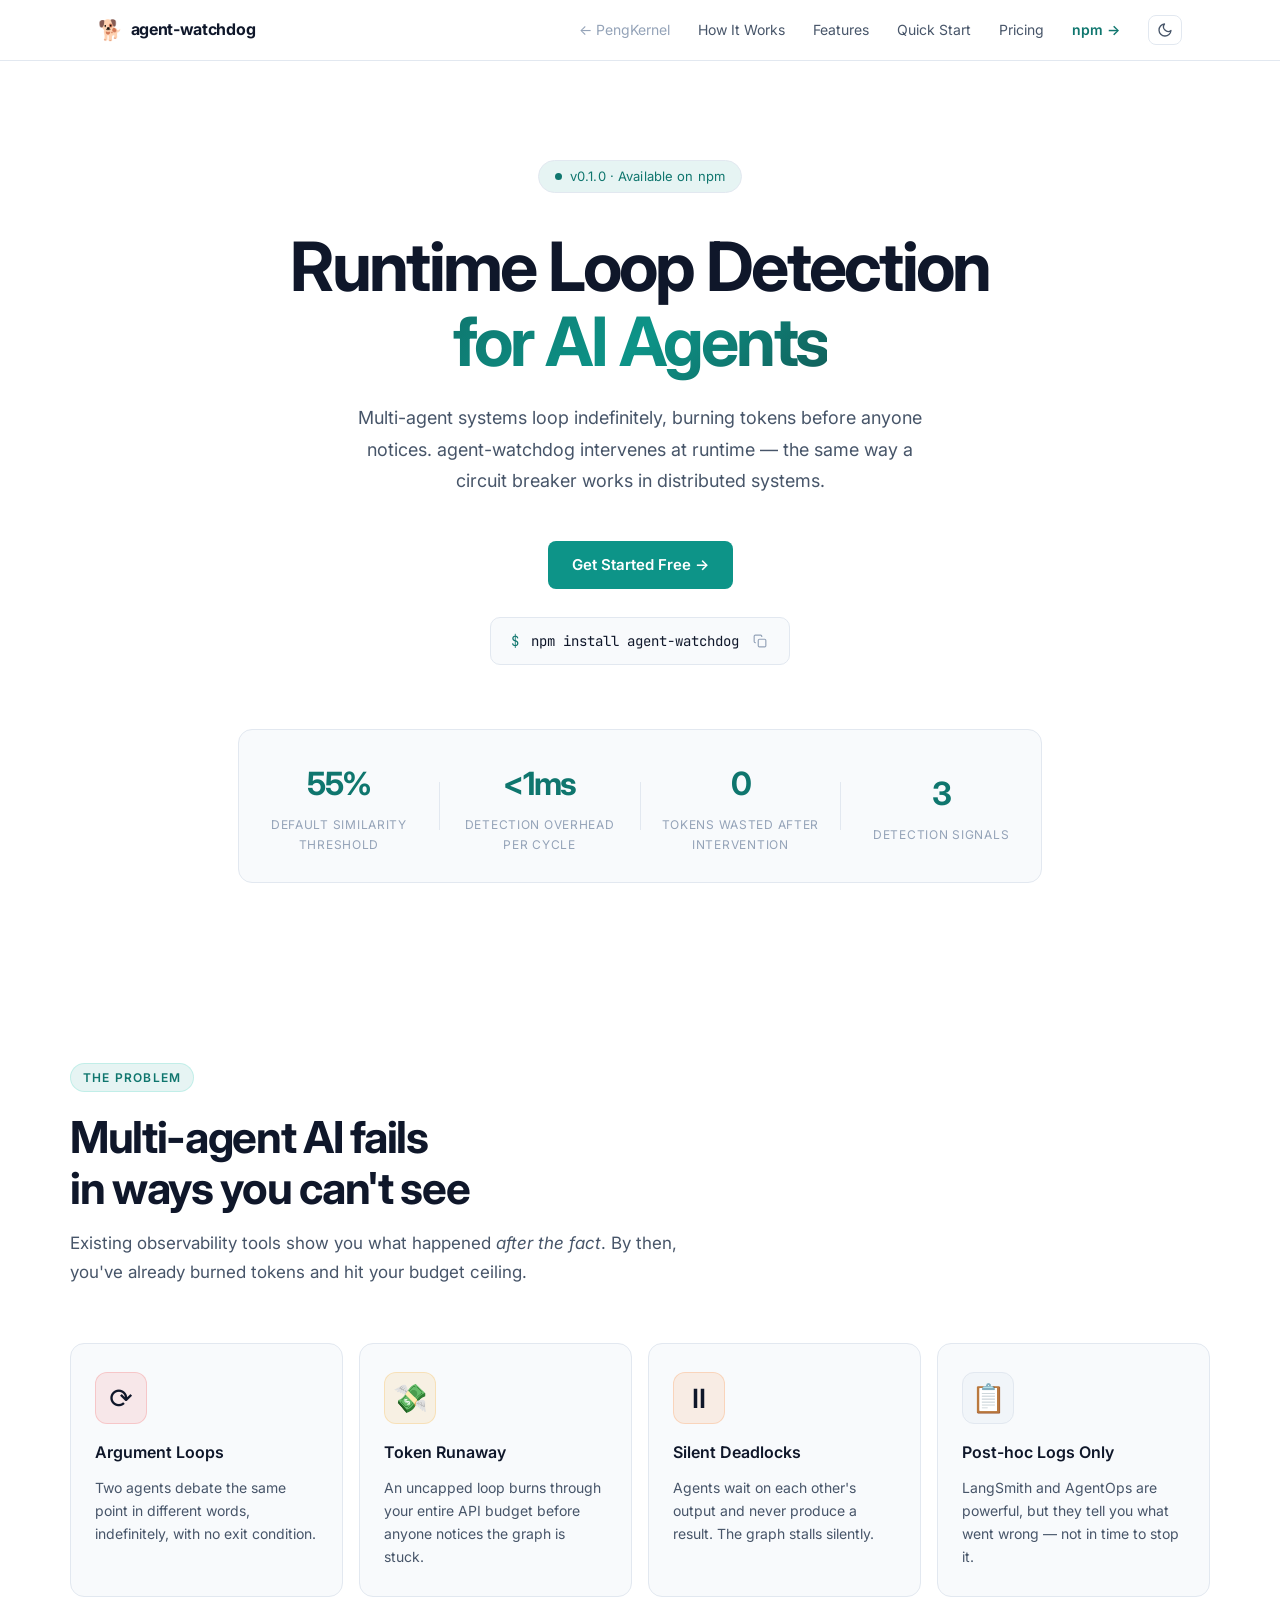
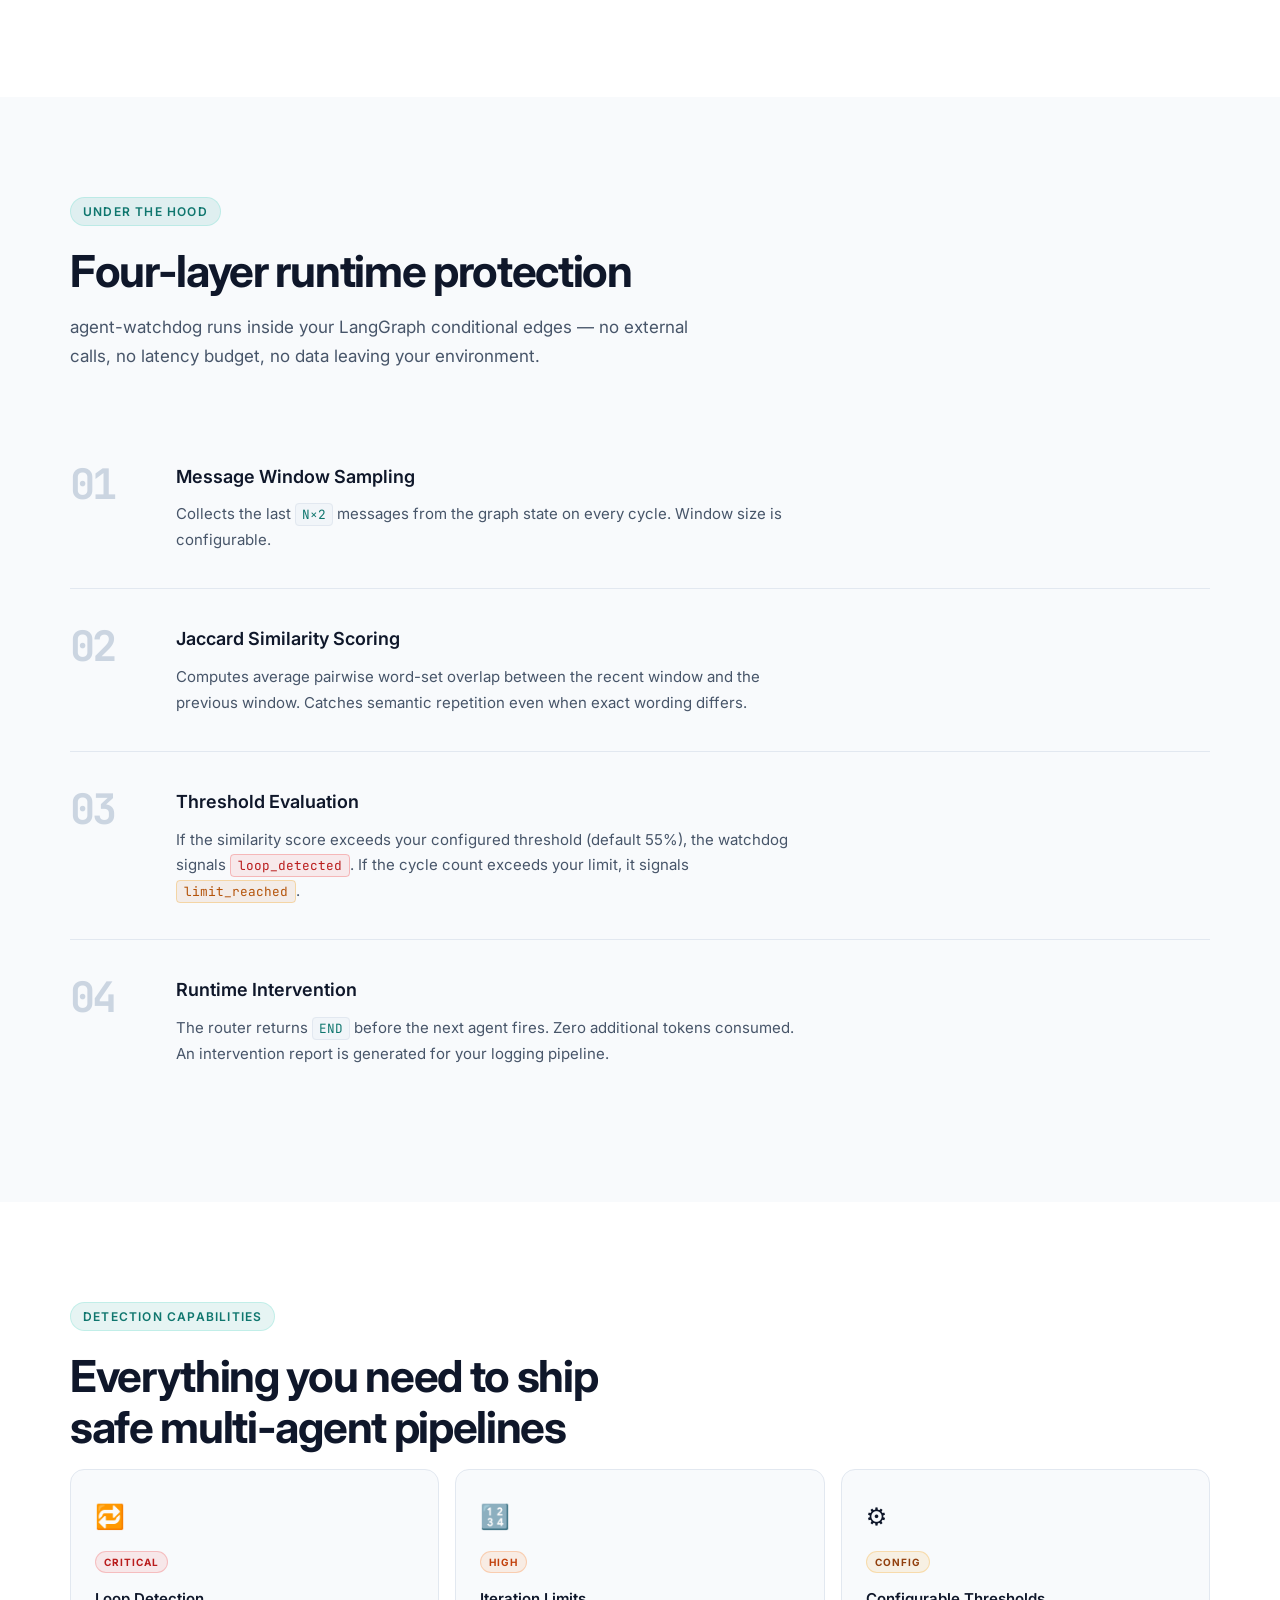
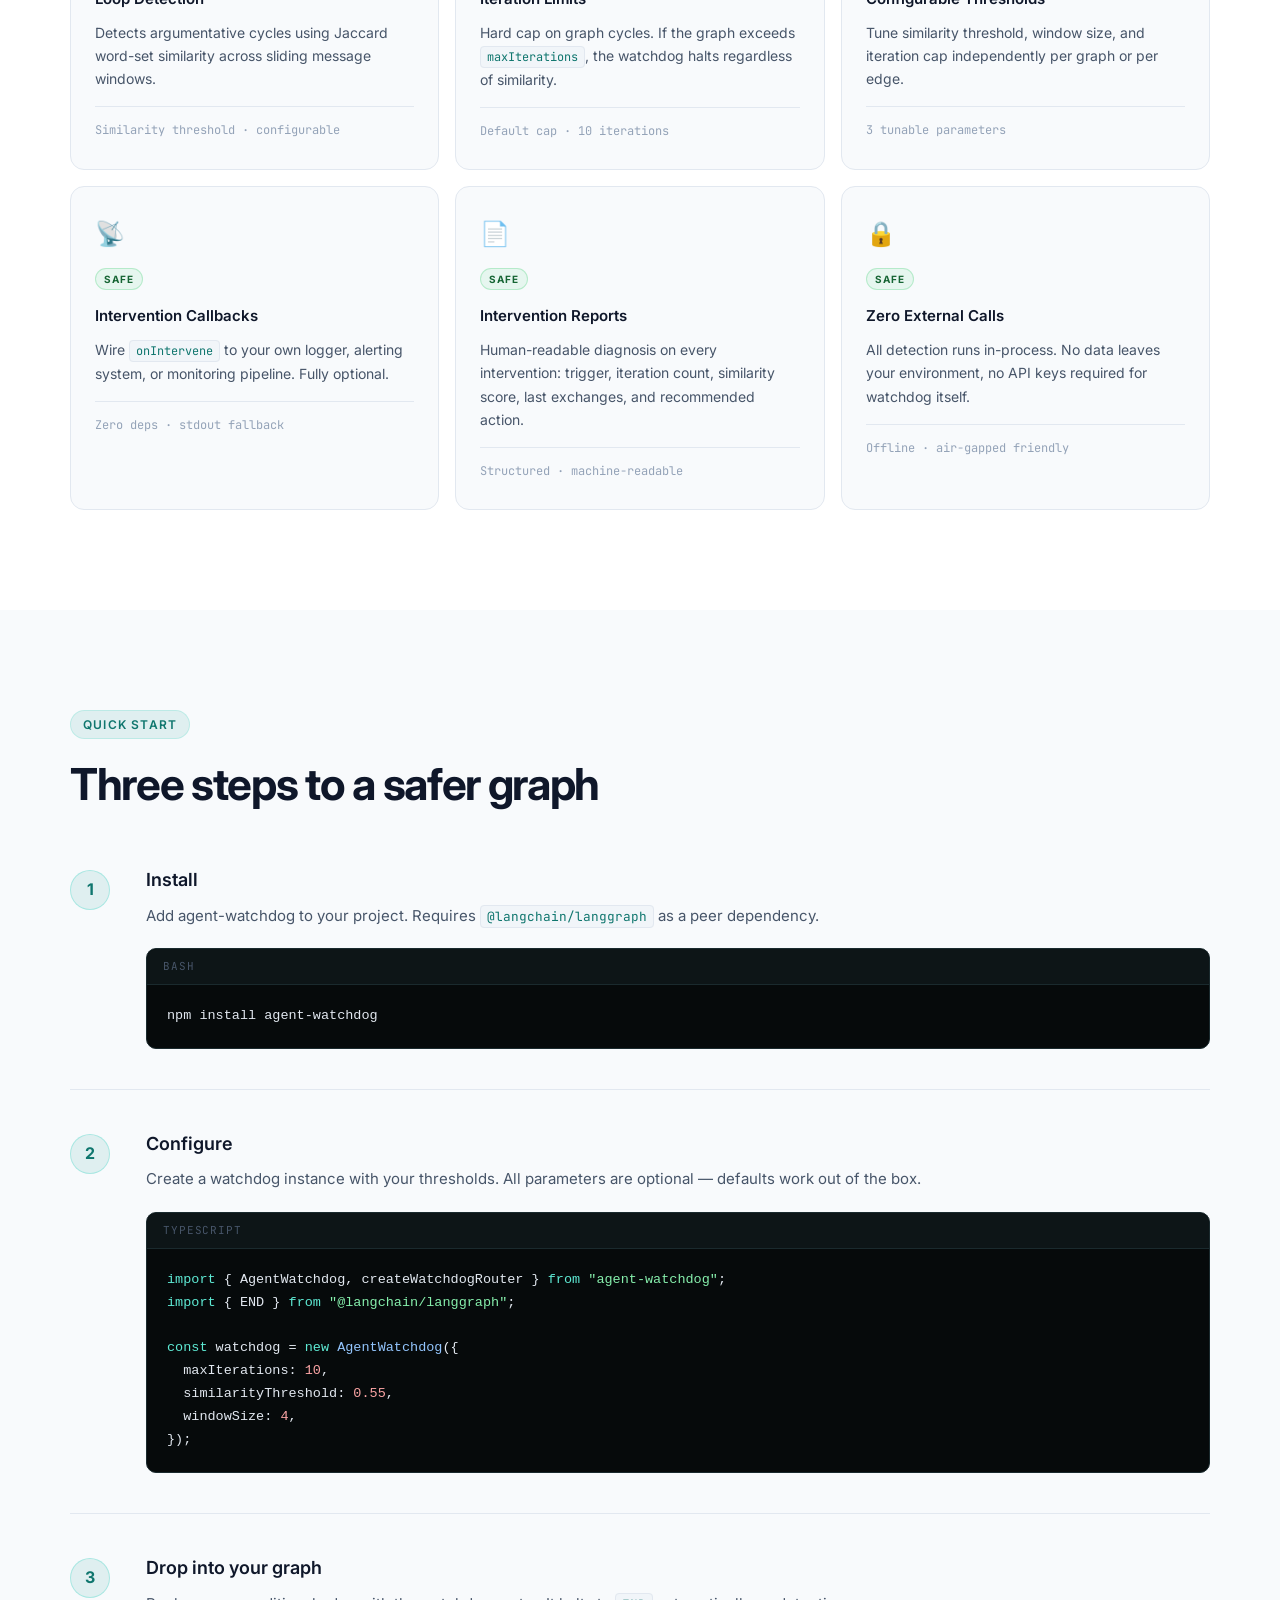
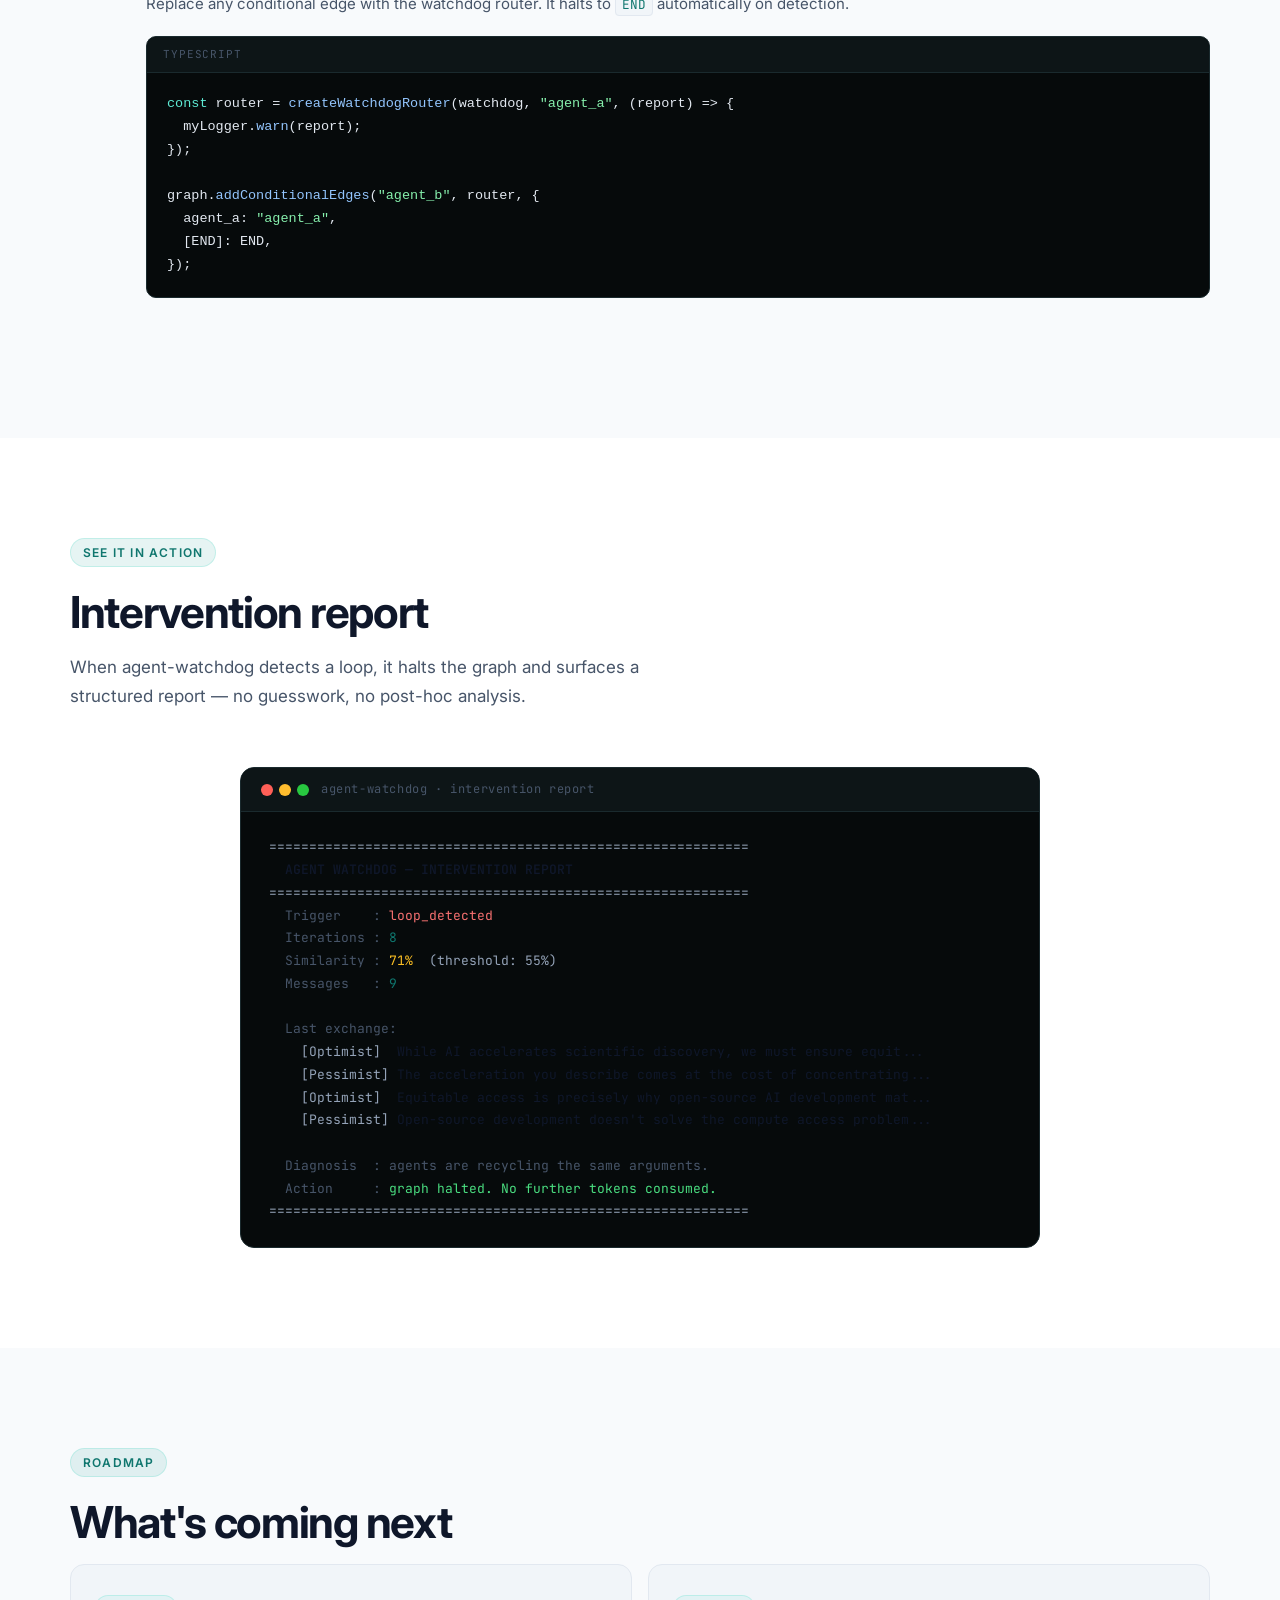
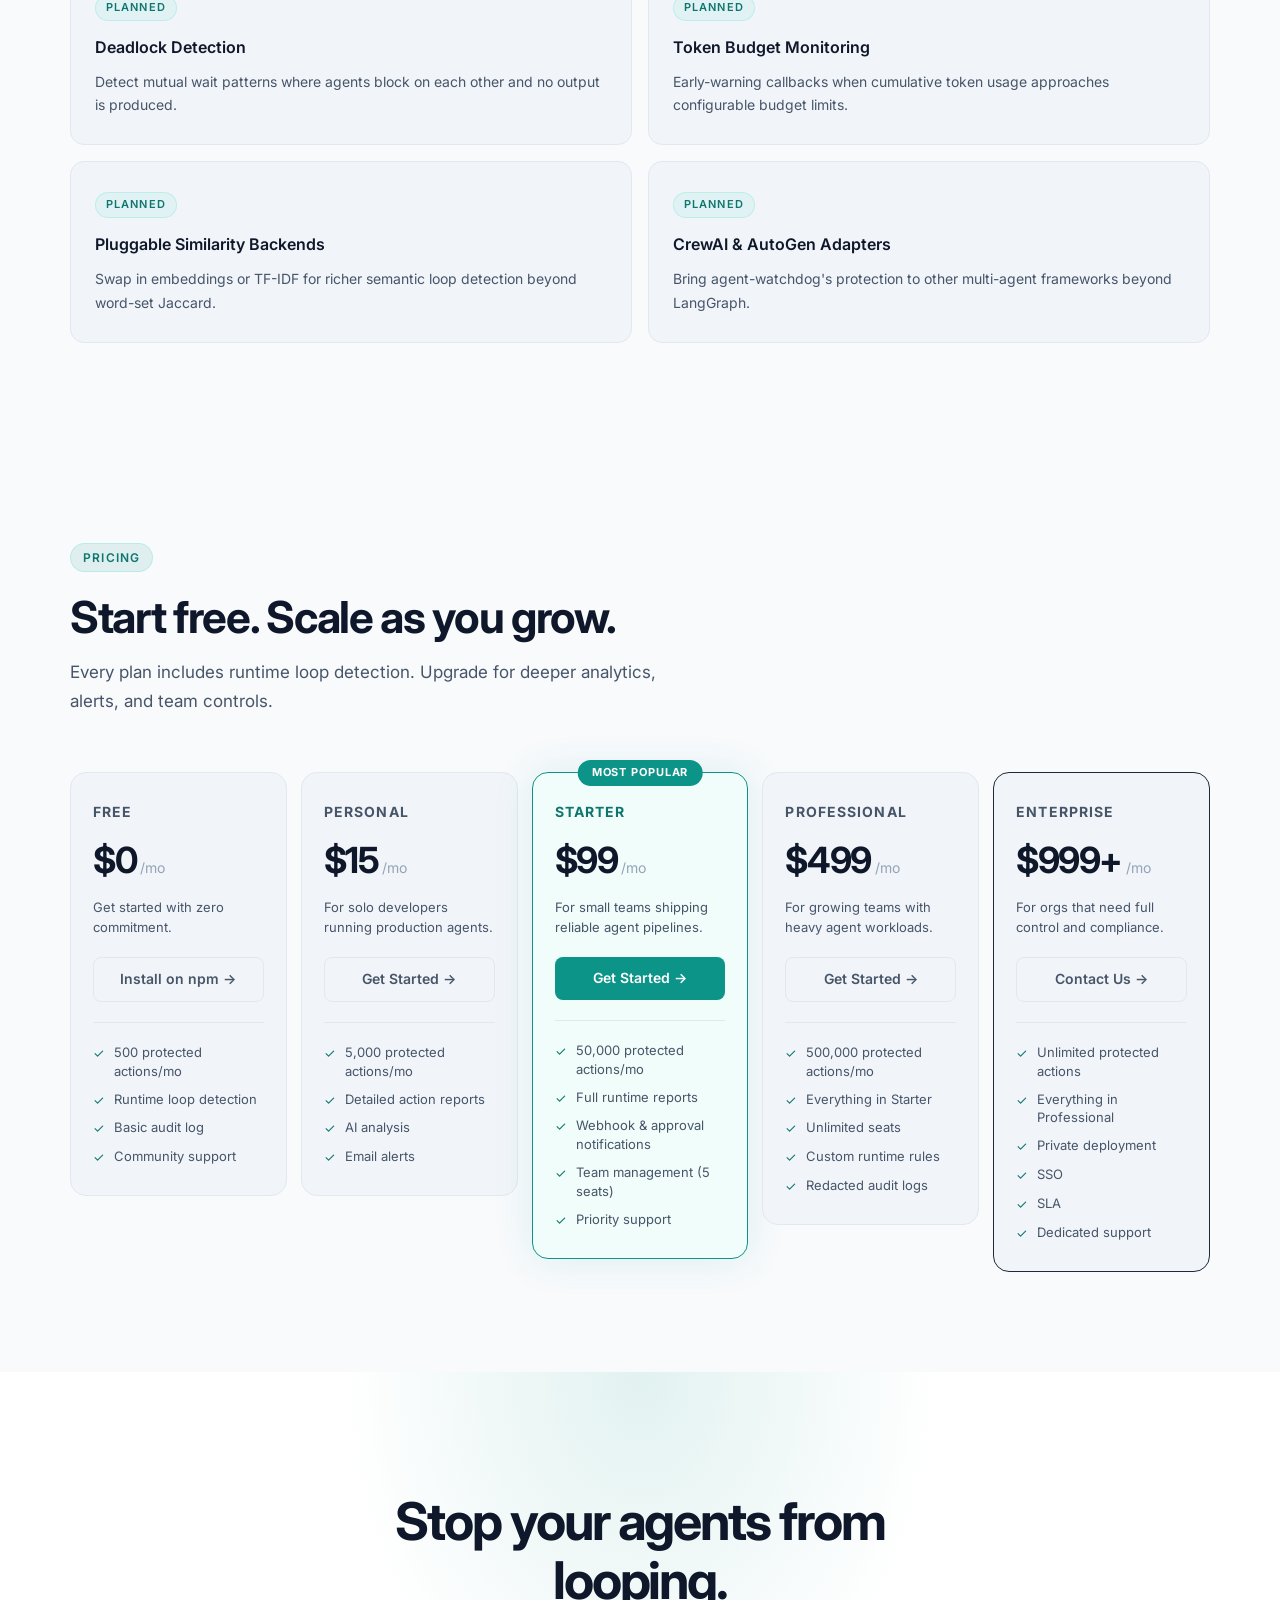
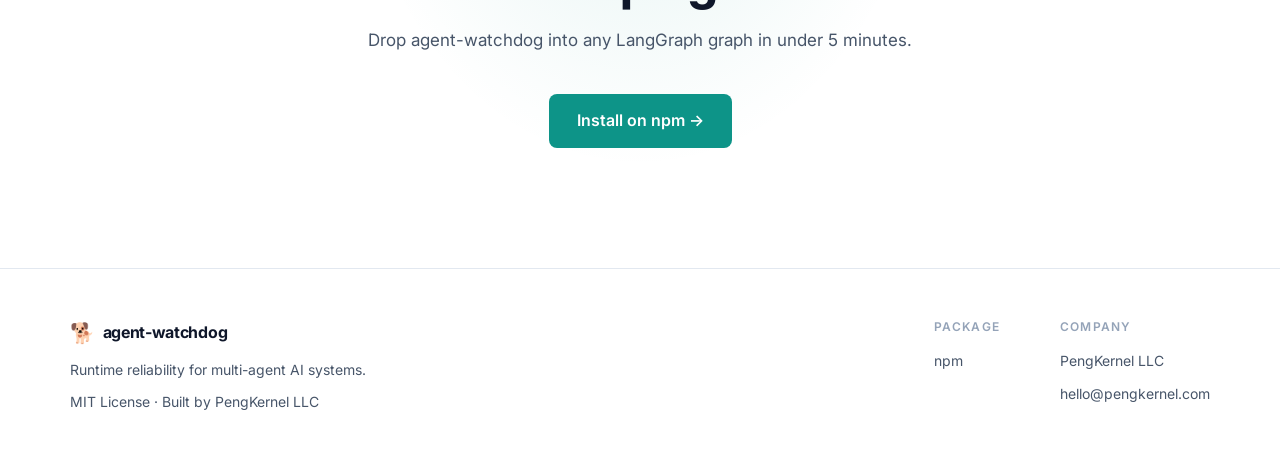
==== commit 477168e4: "update agent-watchdog pricing to 5-tier plan" ====
--- a/products/agent-watchdog/index.html
+++ b/products/agent-watchdog/index.html
@@ -350,48 +350,94 @@
   <section class="section pricing-section" id="pricing">
     <div class="section-inner">
       <div class="section-label">Pricing</div>
-      <h2>Open source, with support for teams.</h2>
+      <h2>Start free. Scale as you grow.</h2>
       <p class="section-sub">
-        The core library is MIT licensed and free forever.
-        Need help integrating into your production pipeline? We offer hands-on support and consulting.
+        Every plan includes runtime loop detection. Upgrade for deeper analytics, alerts, and team controls.
       </p>
-      <div class="pricing-grid pricing-grid-two">
+      <div class="pricing-grid">
 
         <!-- FREE -->
         <div class="plan">
           <div class="plan-header">
-            <div class="plan-name">Open Source</div>
-            <div class="plan-price"><span class="plan-amount">$0</span><span class="plan-period">forever</span></div>
-            <p class="plan-desc">Self-hosted. MIT licensed. No strings attached.</p>
+            <div class="plan-name">Free</div>
+            <div class="plan-price"><span class="plan-amount">$0</span><span class="plan-period">/mo</span></div>
+            <p class="plan-desc">Get started with zero commitment.</p>
           </div>
           <a href="https://www.npmjs.com/package/agent-watchdog" target="_blank" class="plan-btn plan-btn-outline">Install on npm →</a>
           <ul class="plan-features">
-            <li><span class="check">✓</span> Loop detection (Jaccard similarity)</li>
-            <li><span class="check">✓</span> Tool call loop detection</li>
-            <li><span class="check">✓</span> State regression detection</li>
-            <li><span class="check">✓</span> Iteration limit enforcement</li>
-            <li><span class="check">✓</span> Configurable thresholds</li>
-            <li><span class="check">✓</span> Structured intervention reports</li>
-            <li><span class="check">✓</span> MIT license — use anywhere</li>
+            <li><span class="check">✓</span> 500 protected actions/mo</li>
+            <li><span class="check">✓</span> Runtime loop detection</li>
+            <li><span class="check">✓</span> Basic audit log</li>
+            <li><span class="check">✓</span> Community support</li>
           </ul>
         </div>
 
-        <!-- SUPPORT -->
+        <!-- PERSONAL -->
+        <div class="plan">
+          <div class="plan-header">
+            <div class="plan-name">Personal</div>
+            <div class="plan-price"><span class="plan-amount">$15</span><span class="plan-period">/mo</span></div>
+            <p class="plan-desc">For solo developers running production agents.</p>
+          </div>
+          <a href="mailto:hello@pengkernel.com?subject=agent-watchdog Personal" class="plan-btn plan-btn-outline">Get Started →</a>
+          <ul class="plan-features">
+            <li><span class="check">✓</span> 5,000 protected actions/mo</li>
+            <li><span class="check">✓</span> Detailed action reports</li>
+            <li><span class="check">✓</span> AI analysis</li>
+            <li><span class="check">✓</span> Email alerts</li>
+          </ul>
+        </div>
+
+        <!-- STARTER -->
         <div class="plan plan-featured">
+          <div class="plan-popular">Most Popular</div>
           <div class="plan-header">
-            <div class="plan-name">Support &amp; Consulting</div>
-            <div class="plan-price"><span class="plan-amount">Custom</span></div>
-            <p class="plan-desc">For teams that need hands-on help shipping reliable agent pipelines.</p>
-          </div>
-          <a href="mailto:hello@pengkernel.com?subject=agent-watchdog Support" class="plan-btn plan-btn-primary">Get in Touch →</a>
-          <p class="plan-contact">hello@pengkernel.com</p>
+            <div class="plan-name">Starter</div>
+            <div class="plan-price"><span class="plan-amount">$99</span><span class="plan-period">/mo</span></div>
+            <p class="plan-desc">For small teams shipping reliable agent pipelines.</p>
+          </div>
+          <a href="mailto:hello@pengkernel.com?subject=agent-watchdog Starter" class="plan-btn plan-btn-primary">Get Started →</a>
           <ul class="plan-features">
-            <li><span class="check">✓</span> Integration consulting</li>
-            <li><span class="check">✓</span> Threshold tuning for your use case</li>
-            <li><span class="check">✓</span> Priority email support</li>
-            <li><span class="check">✓</span> Architecture review</li>
-            <li><span class="check">✓</span> Custom detection logic</li>
-            <li><span class="check">✓</span> Direct access to the author</li>
+            <li><span class="check">✓</span> 50,000 protected actions/mo</li>
+            <li><span class="check">✓</span> Full runtime reports</li>
+            <li><span class="check">✓</span> Webhook &amp; approval notifications</li>
+            <li><span class="check">✓</span> Team management (5 seats)</li>
+            <li><span class="check">✓</span> Priority support</li>
+          </ul>
+        </div>
+
+        <!-- PROFESSIONAL -->
+        <div class="plan">
+          <div class="plan-header">
+            <div class="plan-name">Professional</div>
+            <div class="plan-price"><span class="plan-amount">$499</span><span class="plan-period">/mo</span></div>
+            <p class="plan-desc">For growing teams with heavy agent workloads.</p>
+          </div>
+          <a href="mailto:hello@pengkernel.com?subject=agent-watchdog Professional" class="plan-btn plan-btn-outline">Get Started →</a>
+          <ul class="plan-features">
+            <li><span class="check">✓</span> 500,000 protected actions/mo</li>
+            <li><span class="check">✓</span> Everything in Starter</li>
+            <li><span class="check">✓</span> Unlimited seats</li>
+            <li><span class="check">✓</span> Custom runtime rules</li>
+            <li><span class="check">✓</span> Redacted audit logs</li>
+          </ul>
+        </div>
+
+        <!-- ENTERPRISE -->
+        <div class="plan plan-enterprise">
+          <div class="plan-header">
+            <div class="plan-name">Enterprise</div>
+            <div class="plan-price"><span class="plan-amount">$999+</span><span class="plan-period">/mo</span></div>
+            <p class="plan-desc">For orgs that need full control and compliance.</p>
+          </div>
+          <a href="mailto:hello@pengkernel.com?subject=agent-watchdog Enterprise" class="plan-btn plan-btn-outline">Contact Us →</a>
+          <ul class="plan-features">
+            <li><span class="check">✓</span> Unlimited protected actions</li>
+            <li><span class="check">✓</span> Everything in Professional</li>
+            <li><span class="check">✓</span> Private deployment</li>
+            <li><span class="check">✓</span> SSO</li>
+            <li><span class="check">✓</span> SLA</li>
+            <li><span class="check">✓</span> Dedicated support</li>
           </ul>
         </div>
 
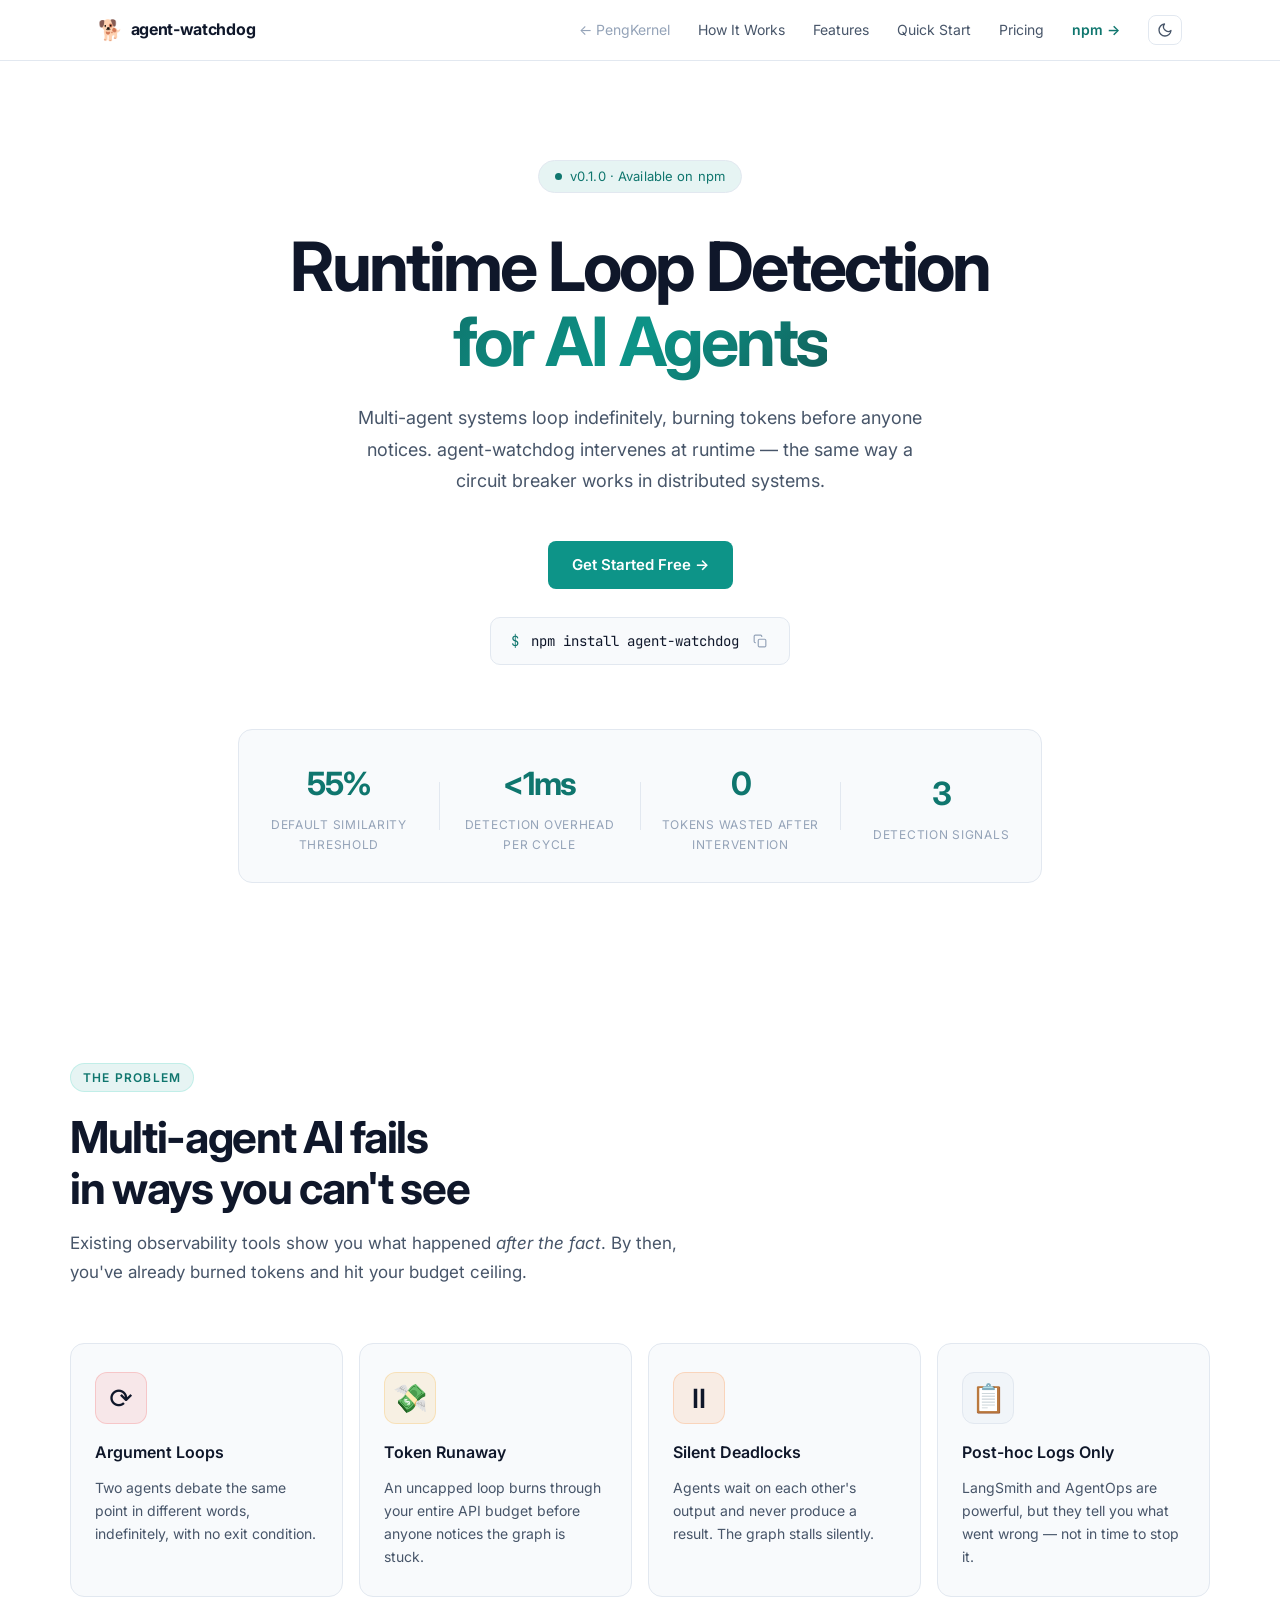
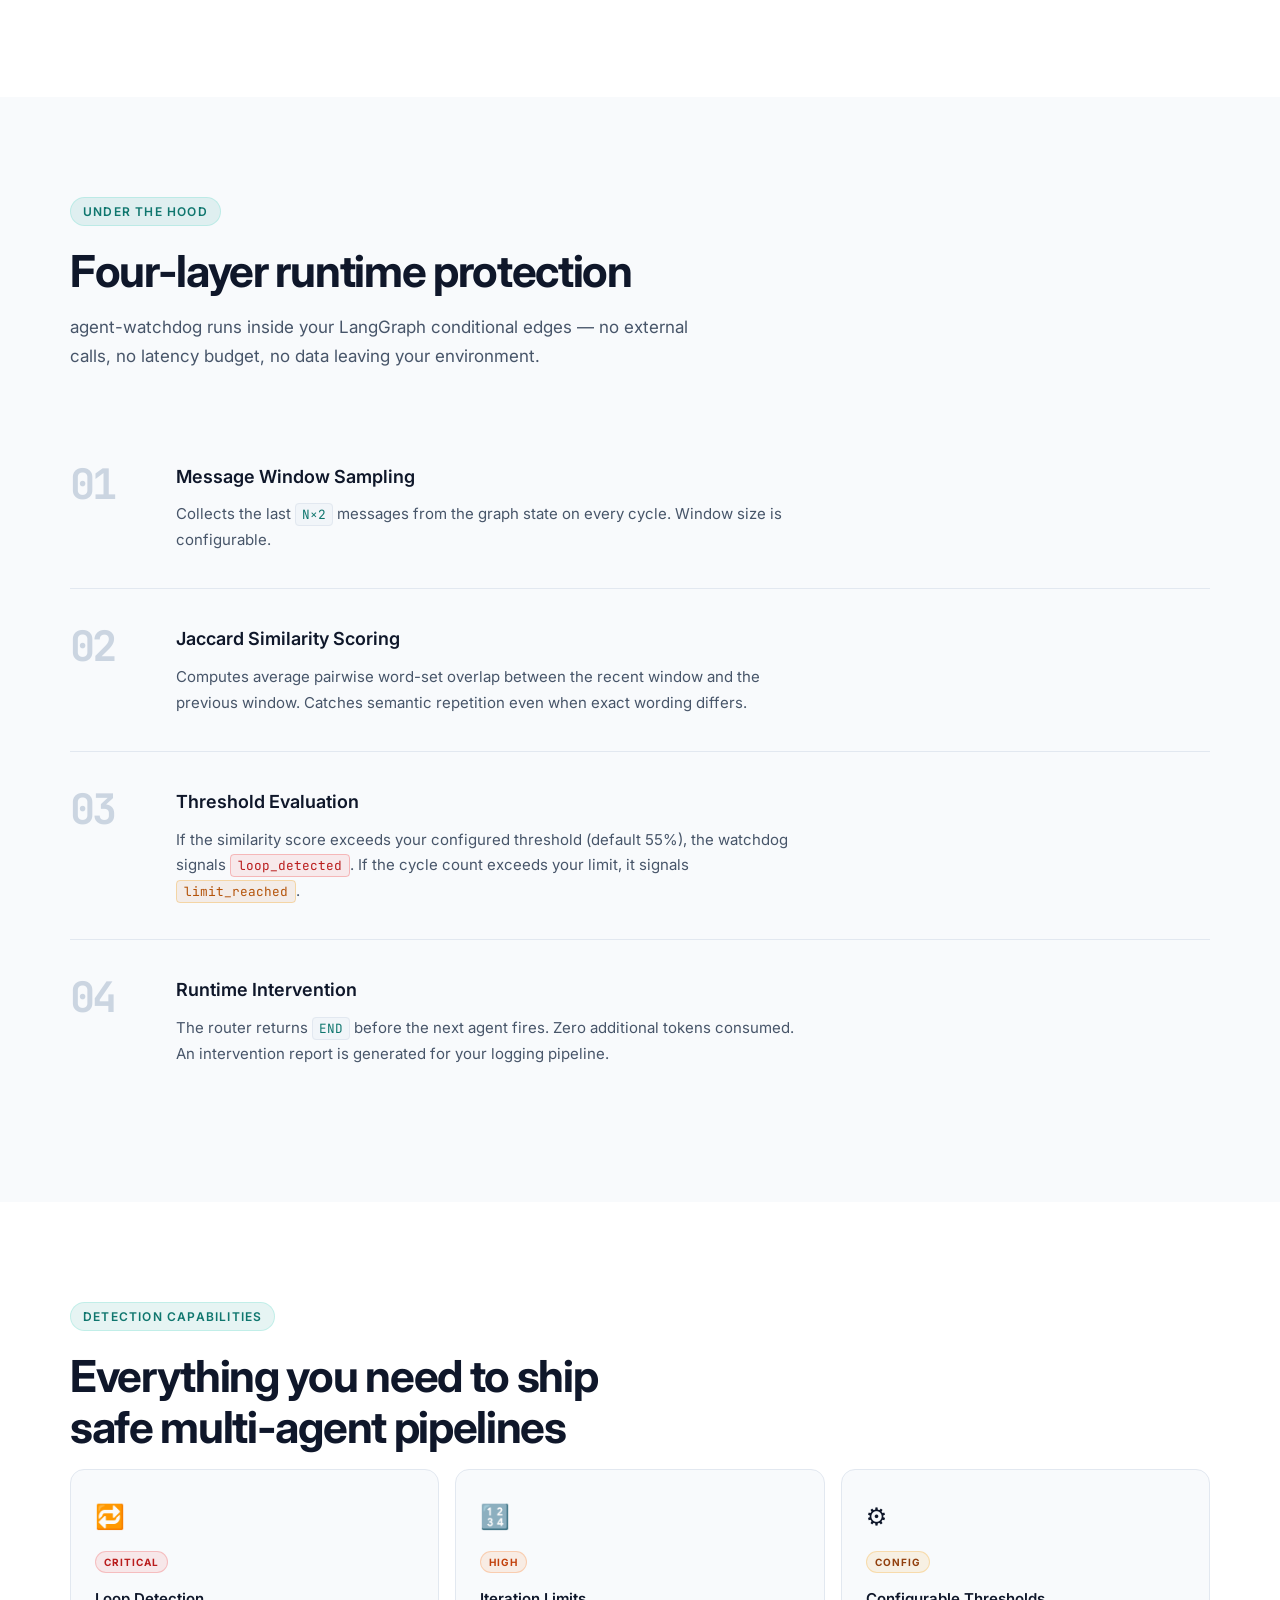
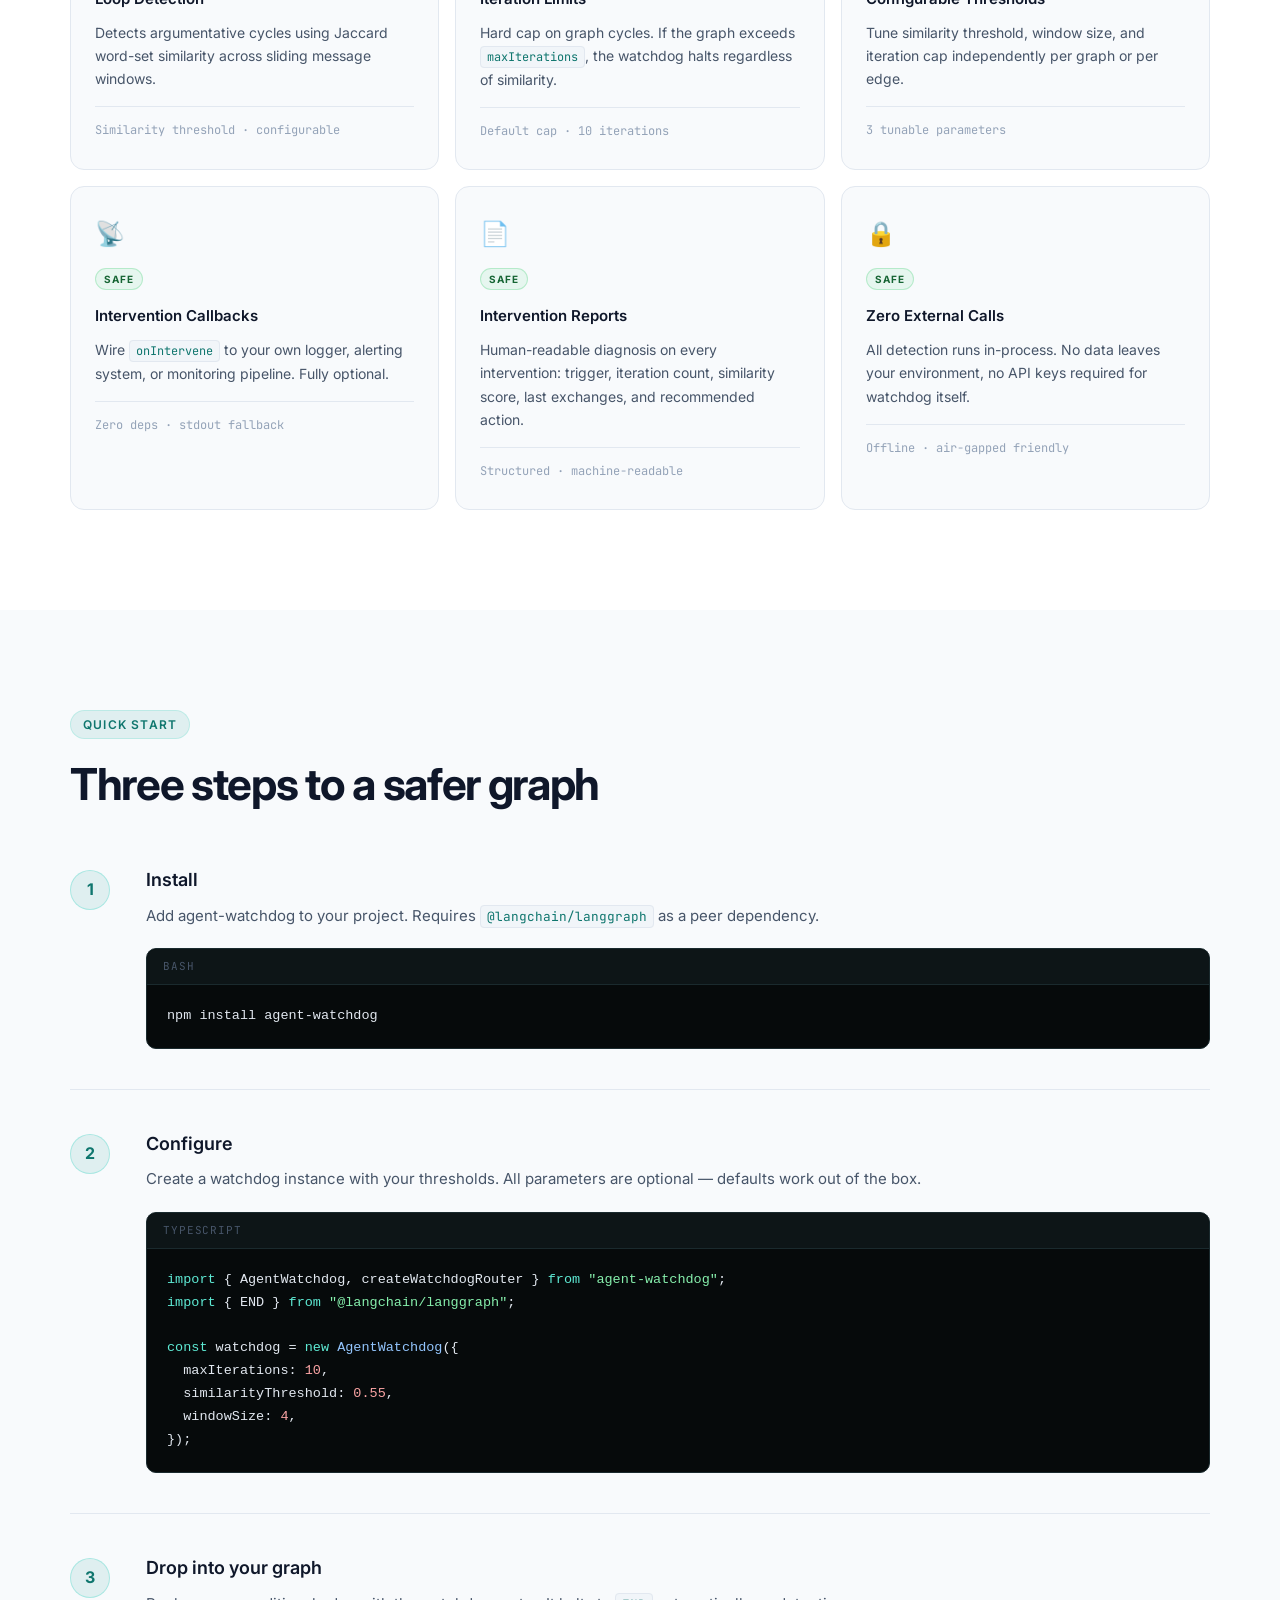
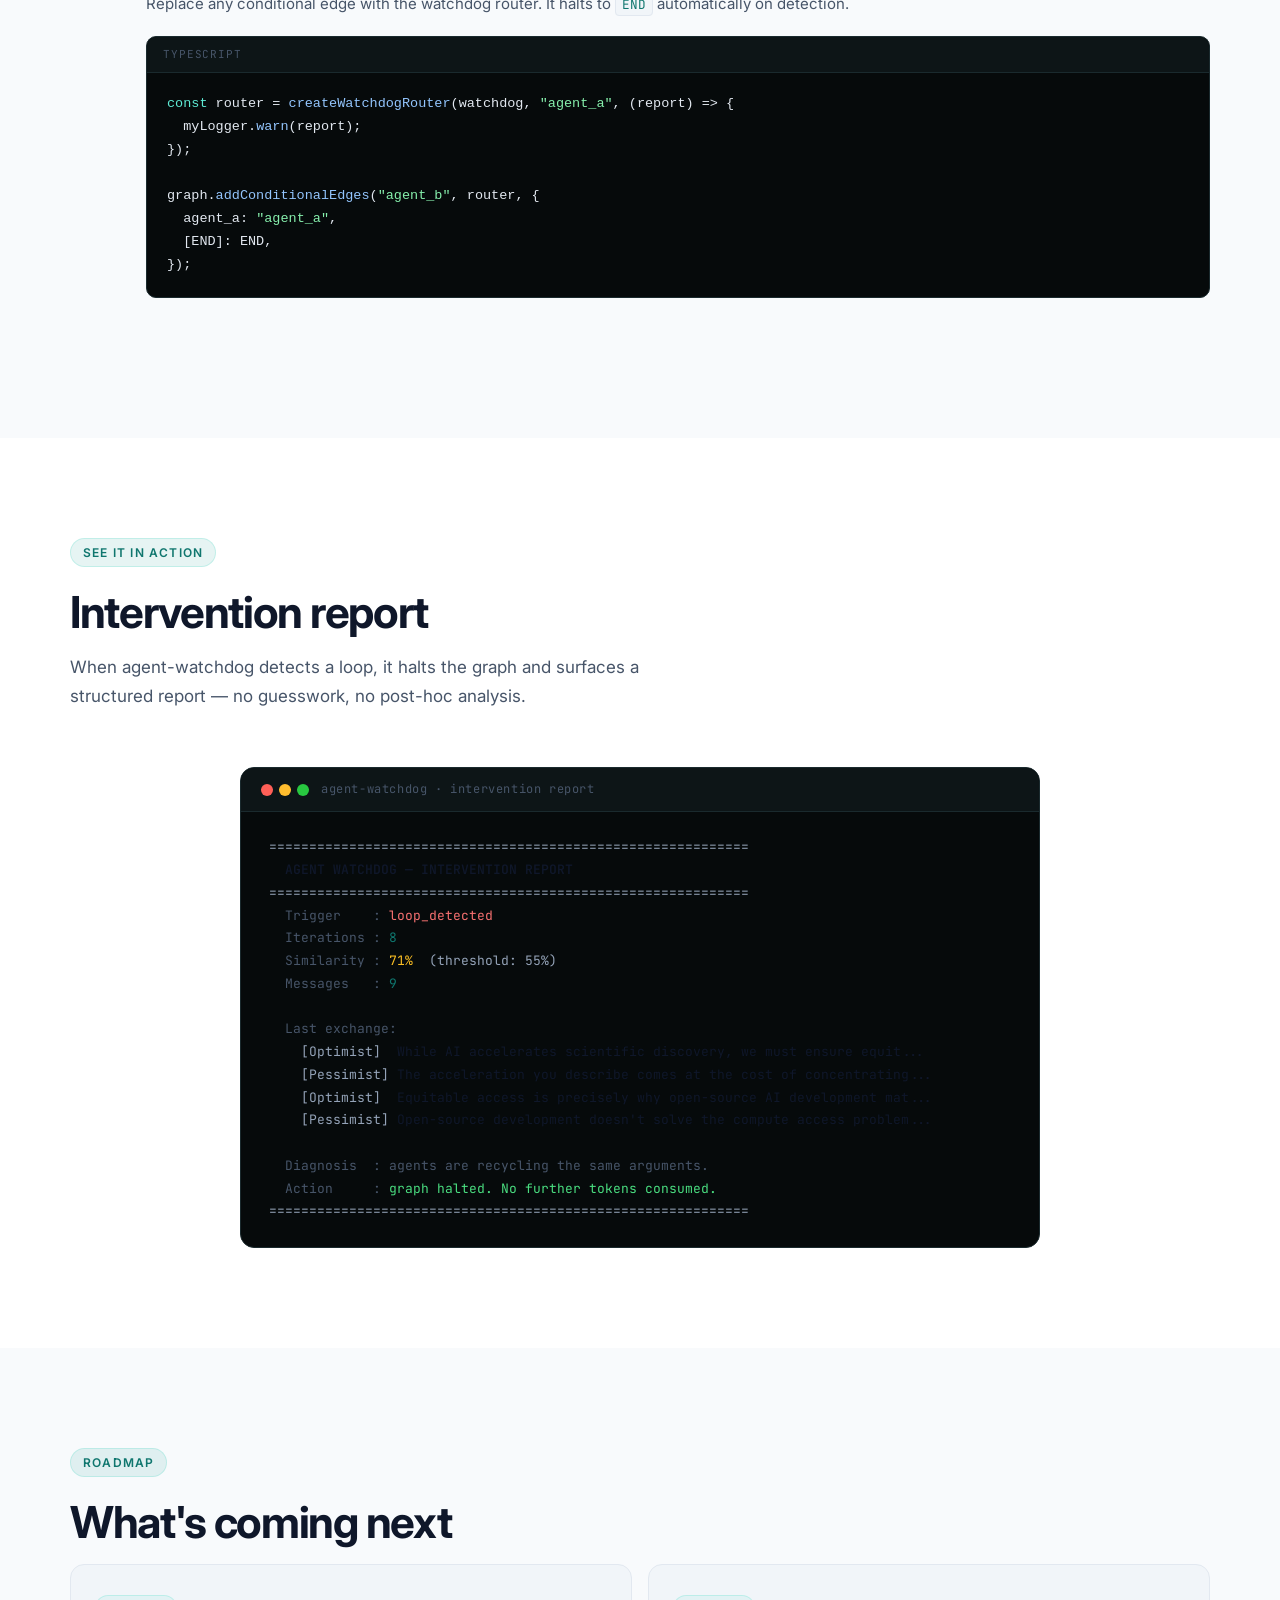
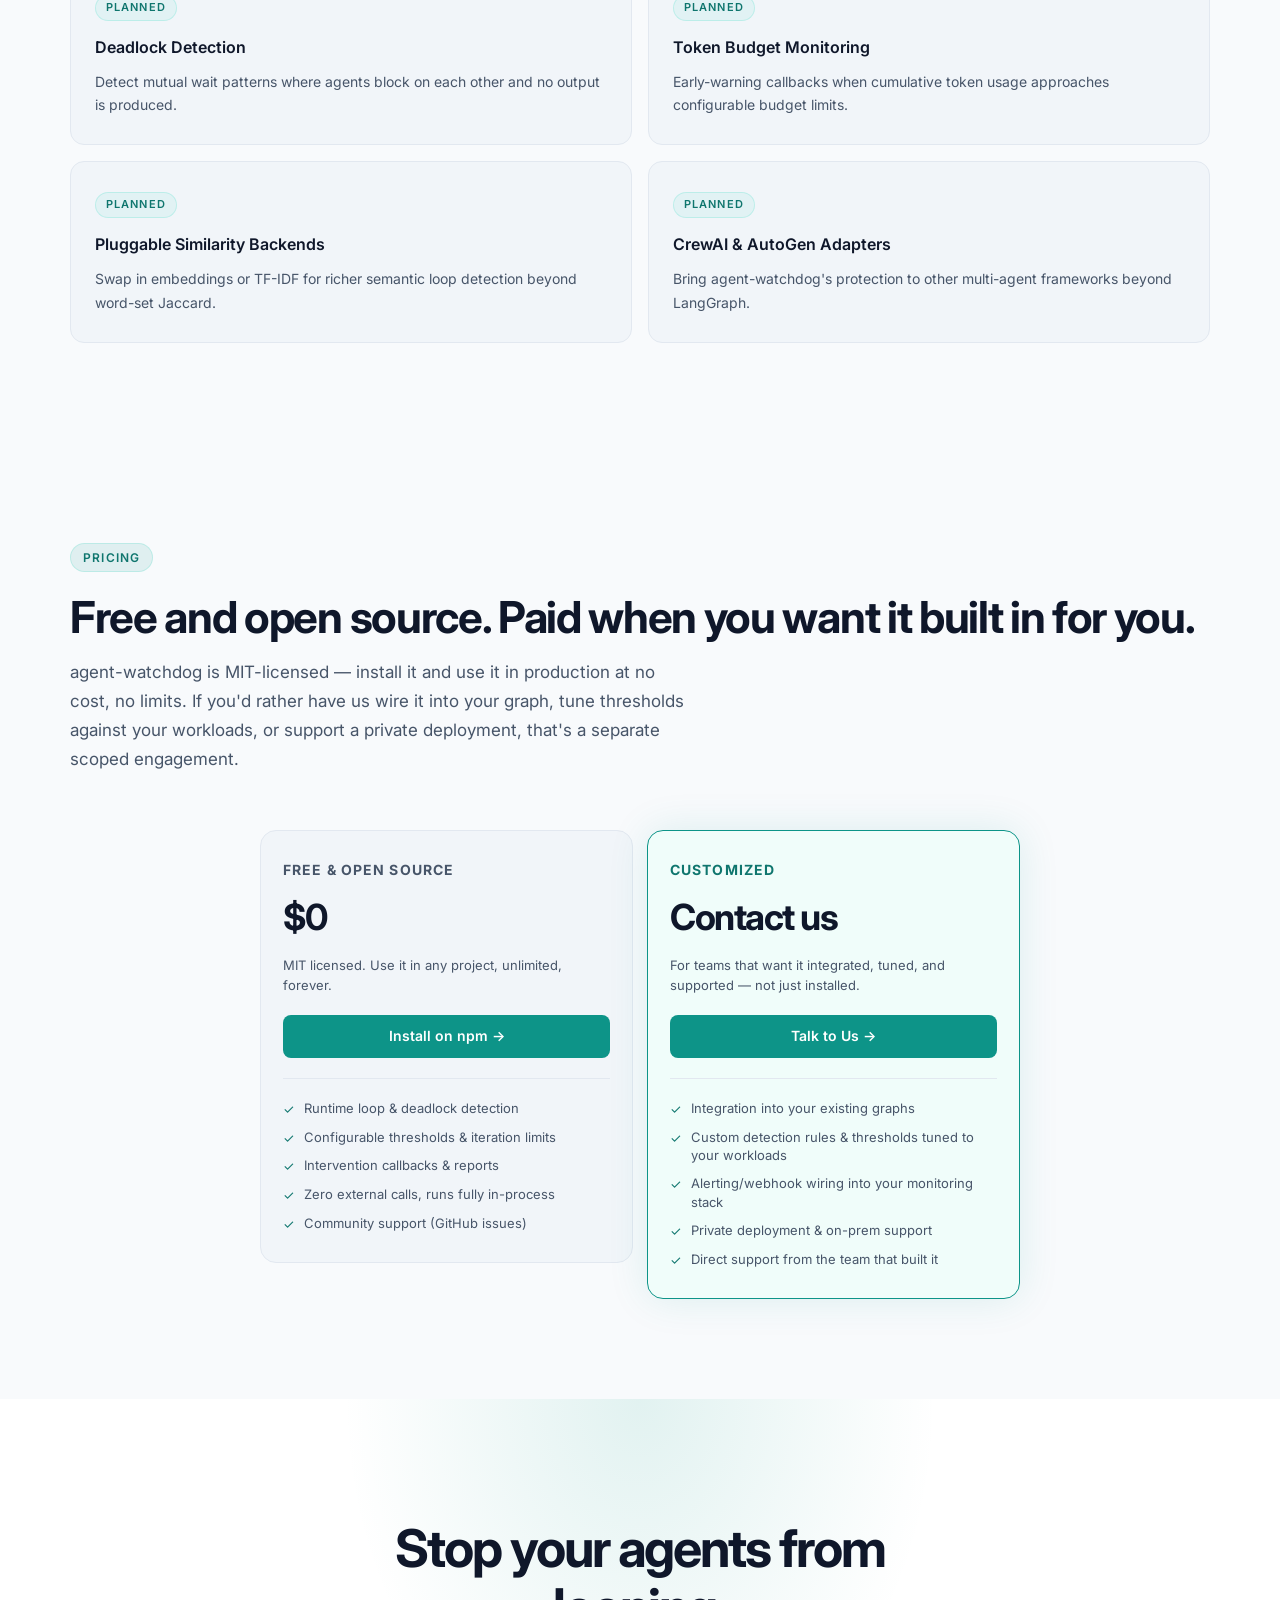
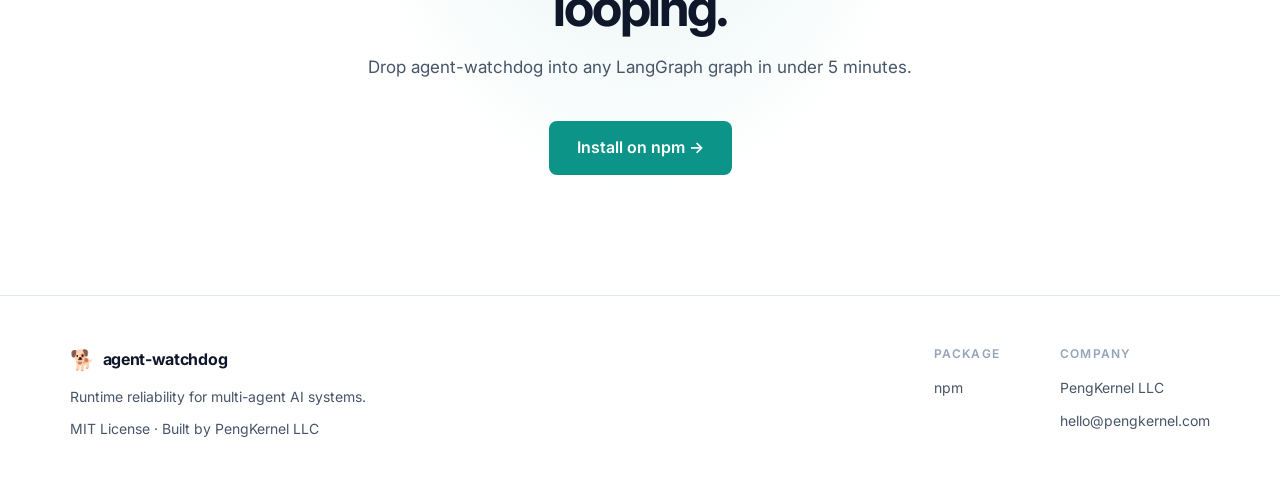
==== commit 169d1030: "Simplify pricing to Free (OSS) + Customized engagement Both products are MIT-licensed local npm pack" ====
--- a/products/agent-watchdog/index.html
+++ b/products/agent-watchdog/index.html
@@ -350,94 +350,45 @@
   <section class="section pricing-section" id="pricing">
     <div class="section-inner">
       <div class="section-label">Pricing</div>
-      <h2>Start free. Scale as you grow.</h2>
+      <h2>Free and open source. Paid when you want it built in for you.</h2>
       <p class="section-sub">
-        Every plan includes runtime loop detection. Upgrade for deeper analytics, alerts, and team controls.
+        agent-watchdog is MIT-licensed — install it and use it in production at no cost, no limits.
+        If you'd rather have us wire it into your graph, tune thresholds against your workloads,
+        or support a private deployment, that's a separate scoped engagement.
       </p>
-      <div class="pricing-grid">
+      <div class="pricing-grid pricing-grid-two">
 
         <!-- FREE -->
         <div class="plan">
           <div class="plan-header">
-            <div class="plan-name">Free</div>
-            <div class="plan-price"><span class="plan-amount">$0</span><span class="plan-period">/mo</span></div>
-            <p class="plan-desc">Get started with zero commitment.</p>
-          </div>
-          <a href="https://www.npmjs.com/package/agent-watchdog" target="_blank" class="plan-btn plan-btn-outline">Install on npm →</a>
+            <div class="plan-name">Free &amp; Open Source</div>
+            <div class="plan-price"><span class="plan-amount">$0</span></div>
+            <p class="plan-desc">MIT licensed. Use it in any project, unlimited, forever.</p>
+          </div>
+          <a href="https://www.npmjs.com/package/agent-watchdog" target="_blank" class="plan-btn plan-btn-primary">Install on npm →</a>
           <ul class="plan-features">
-            <li><span class="check">✓</span> 500 protected actions/mo</li>
-            <li><span class="check">✓</span> Runtime loop detection</li>
-            <li><span class="check">✓</span> Basic audit log</li>
-            <li><span class="check">✓</span> Community support</li>
+            <li><span class="check">✓</span> Runtime loop &amp; deadlock detection</li>
+            <li><span class="check">✓</span> Configurable thresholds &amp; iteration limits</li>
+            <li><span class="check">✓</span> Intervention callbacks &amp; reports</li>
+            <li><span class="check">✓</span> Zero external calls, runs fully in-process</li>
+            <li><span class="check">✓</span> Community support (GitHub issues)</li>
           </ul>
         </div>
 
-        <!-- PERSONAL -->
-        <div class="plan">
+        <!-- CUSTOM -->
+        <div class="plan plan-featured">
           <div class="plan-header">
-            <div class="plan-name">Personal</div>
-            <div class="plan-price"><span class="plan-amount">$15</span><span class="plan-period">/mo</span></div>
-            <p class="plan-desc">For solo developers running production agents.</p>
-          </div>
-          <a href="mailto:hello@pengkernel.com?subject=agent-watchdog Personal" class="plan-btn plan-btn-outline">Get Started →</a>
+            <div class="plan-name">Customized</div>
+            <div class="plan-price"><span class="plan-amount">Contact us</span></div>
+            <p class="plan-desc">For teams that want it integrated, tuned, and supported — not just installed.</p>
+          </div>
+          <a href="mailto:hello@pengkernel.com?subject=agent-watchdog Custom Engagement" class="plan-btn plan-btn-primary">Talk to Us →</a>
           <ul class="plan-features">
-            <li><span class="check">✓</span> 5,000 protected actions/mo</li>
-            <li><span class="check">✓</span> Detailed action reports</li>
-            <li><span class="check">✓</span> AI analysis</li>
-            <li><span class="check">✓</span> Email alerts</li>
-          </ul>
-        </div>
-
-        <!-- STARTER -->
-        <div class="plan plan-featured">
-          <div class="plan-popular">Most Popular</div>
-          <div class="plan-header">
-            <div class="plan-name">Starter</div>
-            <div class="plan-price"><span class="plan-amount">$99</span><span class="plan-period">/mo</span></div>
-            <p class="plan-desc">For small teams shipping reliable agent pipelines.</p>
-          </div>
-          <a href="mailto:hello@pengkernel.com?subject=agent-watchdog Starter" class="plan-btn plan-btn-primary">Get Started →</a>
-          <ul class="plan-features">
-            <li><span class="check">✓</span> 50,000 protected actions/mo</li>
-            <li><span class="check">✓</span> Full runtime reports</li>
-            <li><span class="check">✓</span> Webhook &amp; approval notifications</li>
-            <li><span class="check">✓</span> Team management (5 seats)</li>
-            <li><span class="check">✓</span> Priority support</li>
-          </ul>
-        </div>
-
-        <!-- PROFESSIONAL -->
-        <div class="plan">
-          <div class="plan-header">
-            <div class="plan-name">Professional</div>
-            <div class="plan-price"><span class="plan-amount">$499</span><span class="plan-period">/mo</span></div>
-            <p class="plan-desc">For growing teams with heavy agent workloads.</p>
-          </div>
-          <a href="mailto:hello@pengkernel.com?subject=agent-watchdog Professional" class="plan-btn plan-btn-outline">Get Started →</a>
-          <ul class="plan-features">
-            <li><span class="check">✓</span> 500,000 protected actions/mo</li>
-            <li><span class="check">✓</span> Everything in Starter</li>
-            <li><span class="check">✓</span> Unlimited seats</li>
-            <li><span class="check">✓</span> Custom runtime rules</li>
-            <li><span class="check">✓</span> Redacted audit logs</li>
-          </ul>
-        </div>
-
-        <!-- ENTERPRISE -->
-        <div class="plan plan-enterprise">
-          <div class="plan-header">
-            <div class="plan-name">Enterprise</div>
-            <div class="plan-price"><span class="plan-amount">$999+</span><span class="plan-period">/mo</span></div>
-            <p class="plan-desc">For orgs that need full control and compliance.</p>
-          </div>
-          <a href="mailto:hello@pengkernel.com?subject=agent-watchdog Enterprise" class="plan-btn plan-btn-outline">Contact Us →</a>
-          <ul class="plan-features">
-            <li><span class="check">✓</span> Unlimited protected actions</li>
-            <li><span class="check">✓</span> Everything in Professional</li>
-            <li><span class="check">✓</span> Private deployment</li>
-            <li><span class="check">✓</span> SSO</li>
-            <li><span class="check">✓</span> SLA</li>
-            <li><span class="check">✓</span> Dedicated support</li>
+            <li><span class="check">✓</span> Integration into your existing graphs</li>
+            <li><span class="check">✓</span> Custom detection rules &amp; thresholds tuned to your workloads</li>
+            <li><span class="check">✓</span> Alerting/webhook wiring into your monitoring stack</li>
+            <li><span class="check">✓</span> Private deployment &amp; on-prem support</li>
+            <li><span class="check">✓</span> Direct support from the team that built it</li>
           </ul>
         </div>
 
--- a/styles.css
+++ b/styles.css
@@ -582,6 +582,11 @@
   max-width: 760px;
   margin: 0 auto;
 }
+.pricing-grid-three {
+  grid-template-columns: repeat(3, 1fr);
+  max-width: 1000px;
+  margin: 0 auto;
+}
 .plan {
   background: var(--bg3);
   border: 1px solid var(--border);
